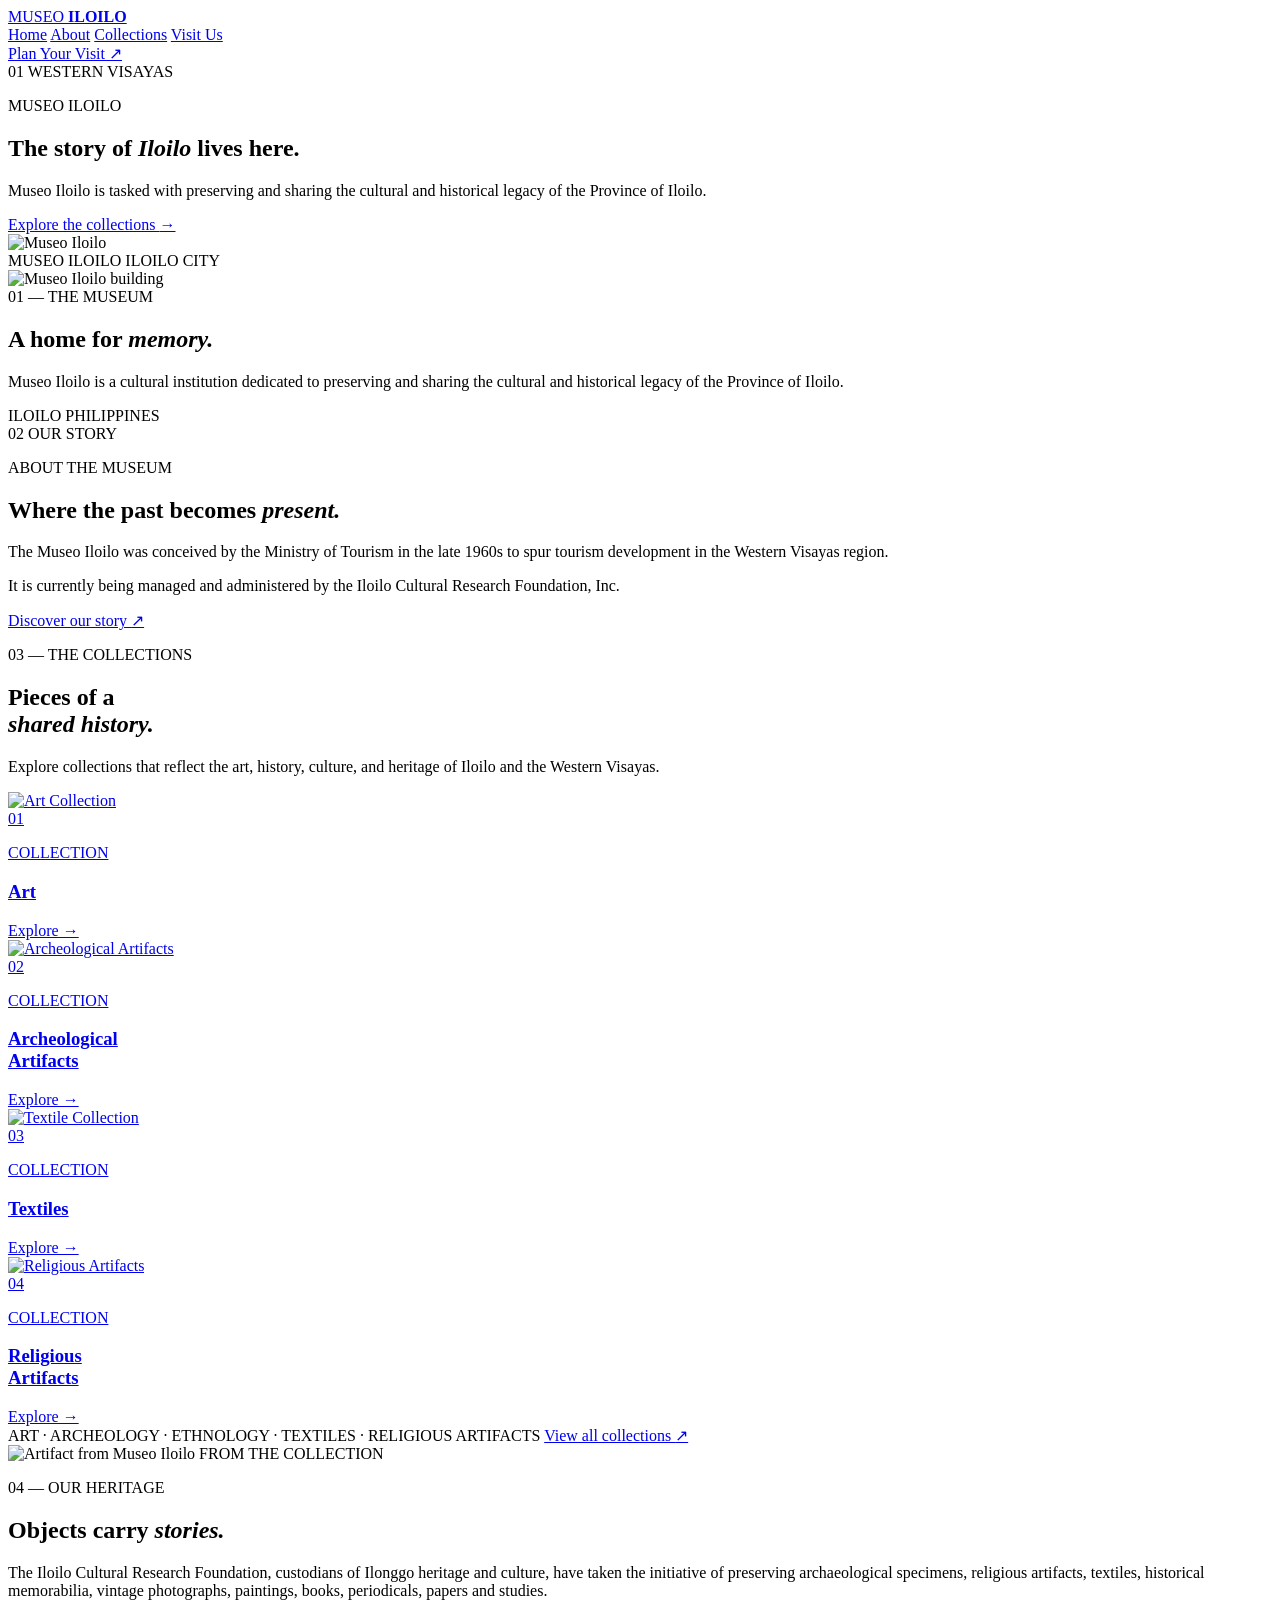
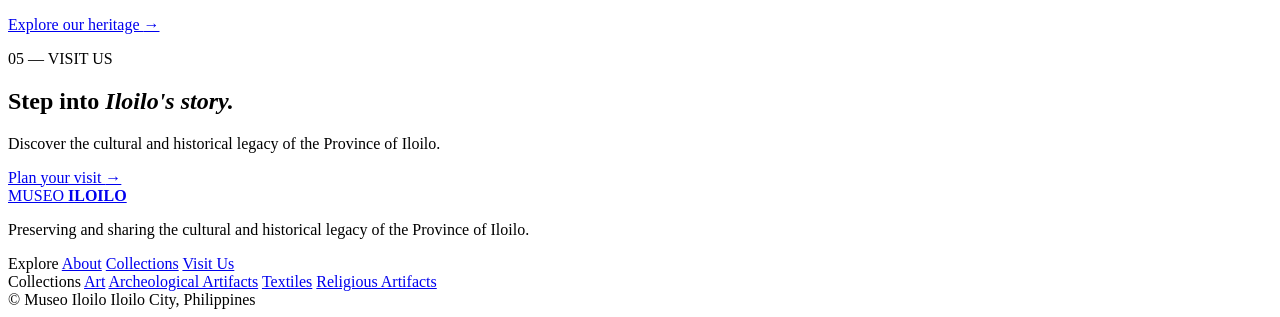
==== index.html @ ea26a712 "Add files via upload" ====
<!DOCTYPE html>
<html lang="en">
<head>
    <meta charset="UTF-8">
    <meta name="viewport" content="width=device-width, initial-scale=1.0">
    <title>Museo Iloilo</title>
    <link rel="stylesheet" href="css/style.css">
    <link rel="preconnect" href="https://fonts.googleapis.com">
    <link rel="preconnect" href="https://fonts.gstatic.com" crossorigin>
    <link href="https://fonts.googleapis.com/css2?family=DM+Sans:wght@400;500;600&family=Playfair+Display:ital,wght@0,500;0,600;1,500&display=swap" rel="stylesheet">
</head>

<body>

<header class="navbar">
    <a href="index.html" class="logo">
        <span>MUSEO</span>
        <strong>ILOILO</strong>
    </a>

    <nav class="nav-links">
        <a href="index.html" class="active">Home</a>
        <a href="about.html">About</a>
        <a href="collections.html">Collections</a>
        <a href="visit.html">Visit Us</a>
    </nav>

    <a href="visit.html" class="nav-button">
        Plan Your Visit <span>↗</span>
    </a>
</header>

<main>

    <section class="hero">

        <div class="hero-content">

            <div class="hero-index">
                <span>01</span>
                <span>WESTERN VISAYAS</span>
            </div>

            <p class="eyebrow">MUSEO ILOILO</p>

            <h1>
                The story of
                <em>Iloilo</em>
                lives here.
            </h1>

            <p class="hero-description">
                Museo Iloilo is tasked with preserving and sharing the cultural and historical legacy of the Province of Iloilo.
            </p>

            <a href="collections.html" class="primary-button">
                Explore the collections
                <span>→</span>
            </a>

        </div>

        <div class="hero-image">
            <img src="images/museoiloilo.jpg" alt="Museo Iloilo">

            <div class="hero-caption">
                <span>MUSEO ILOILO</span>
                <span>ILOILO CITY</span>
            </div>
        </div>

    </section>


    <section class="museum-backdrop">

        <div class="backdrop-image">
            <img src="images/interior.jpg" alt="Museo Iloilo building">
        </div>

        <div class="backdrop-overlay"></div>

        <div class="backdrop-content">
            <span class="backdrop-number">01 — THE MUSEUM</span>

            <h2>
                A home for
                <em>memory.</em>
            </h2>

            <p>
                Museo Iloilo is a cultural institution dedicated to preserving and sharing the cultural and historical legacy of the Province of Iloilo.
            </p>
        </div>

        <div class="backdrop-location">
            <span>ILOILO</span>
            <span>PHILIPPINES</span>
        </div>

    </section>


    <section class="intro section">

        <div class="section-marker">
            <span>02</span>
            <span>OUR STORY</span>
        </div>

        <div class="intro-content">

            <p class="eyebrow">ABOUT THE MUSEUM</p>

            <h2>
                Where the past
                becomes <em>present.</em>
            </h2>

            <div class="intro-grid">

                <p>
                    The Museo Iloilo was conceived by the Ministry of Tourism in the late 1960s to spur tourism development in the Western Visayas region.
                </p>

                <p>
                    It is currently being managed and administered by the Iloilo Cultural Research Foundation, Inc.
                </p>

            </div>

            <a href="about.html" class="text-link">
                Discover our story
                <span>↗</span>
            </a>

        </div>

    </section>


    <section class="collections section">

        <div class="section-header">

            <div>
                <p class="eyebrow">03 — THE COLLECTIONS</p>
                <h2>Pieces of a<br><em>shared history.</em></h2>
            </div>

            <p class="section-introduction">
                Explore collections that reflect the art, history, culture, and heritage of Iloilo and the Western Visayas.
            </p>

        </div>


        <div class="collection-grid">

            <a href="collections.html" class="collection-card card-large">
                <img src="images/art-collection.jpg" alt="Art Collection">
                <div class="card-shade"></div>

                <div class="card-number">01</div>

                <div class="card-content">
                    <p>COLLECTION</p>
                    <h3>Art</h3>
                    <span>Explore →</span>
                </div>
            </a>


            <a href="collections.html" class="collection-card">
                <img src="images/archeological.jpg" alt="Archeological Artifacts">
                <div class="card-shade"></div>

                <div class="card-number">02</div>

                <div class="card-content">
                    <p>COLLECTION</p>
                    <h3>Archeological<br>Artifacts</h3>
                    <span>Explore →</span>
                </div>
            </a>


            <a href="collections.html" class="collection-card">
                <img src="images/textile.jpg" alt="Textile Collection">
                <div class="card-shade"></div>

                <div class="card-number">03</div>

                <div class="card-content">
                    <p>COLLECTION</p>
                    <h3>Textiles</h3>
                    <span>Explore →</span>
                </div>
            </a>


            <a href="collections.html" class="collection-card">
                <img src="images/religious.jpg" alt="Religious Artifacts">
                <div class="card-shade"></div>

                <div class="card-number">04</div>

                <div class="card-content">
                    <p>COLLECTION</p>
                    <h3>Religious<br>Artifacts</h3>
                    <span>Explore →</span>
                </div>
            </a>

        </div>

        <div class="collection-footer">
            <span>ART · ARCHEOLOGY · ETHNOLOGY · TEXTILES · RELIGIOUS ARTIFACTS</span>

            <a href="collections.html" class="text-link">
                View all collections
                <span>↗</span>
            </a>
        </div>

    </section>


    <section class="heritage section">

        <div class="heritage-image">
            <img src="images/heritage.jpg" alt="Artifact from Museo Iloilo">
            <span>FROM THE COLLECTION</span>
        </div>

        <div class="heritage-content">

            <p class="eyebrow">04 — OUR HERITAGE</p>

            <h2>
                Objects carry
                <em>stories.</em>
            </h2>

            <p>
                The Iloilo Cultural Research Foundation, custodians of Ilonggo heritage and culture, have taken the initiative of preserving archaeological specimens, religious artifacts, textiles, historical memorabilia, vintage photographs, paintings, books, periodicals, papers and studies.
            </p>

            <a href="collections.html" class="outline-button">
                Explore our heritage
                <span>→</span>
            </a>

        </div>

    </section>


    <section class="visit-cta">

        <div class="cta-content">

            <p class="eyebrow">05 — VISIT US</p>

            <h2>
                Step into
                <em>Iloilo's story.</em>
            </h2>

            <p>
                Discover the cultural and historical legacy of the Province of Iloilo.
            </p>

            <a href="visit.html" class="primary-button light">
                Plan your visit
                <span>→</span>
            </a>

        </div>

        <div class="cta-pattern"></div>

    </section>

</main>


<footer class="footer">

    <div class="footer-main">

        <div class="footer-brand">

            <a href="index.html" class="logo">
                <span>MUSEO</span>
                <strong>ILOILO</strong>
            </a>

            <p>
                Preserving and sharing the cultural and historical legacy of the Province of Iloilo.
            </p>

        </div>


        <div class="footer-links">

            <div>
                <span class="footer-title">Explore</span>
                <a href="about.html">About</a>
                <a href="collections.html">Collections</a>
                <a href="visit.html">Visit Us</a>
            </div>

            <div>
                <span class="footer-title">Collections</span>
                <a href="collections.html">Art</a>
                <a href="collections.html">Archeological Artifacts</a>
                <a href="collections.html">Textiles</a>
                <a href="collections.html">Religious Artifacts</a>
            </div>

        </div>

    </div>


    <div class="footer-bottom">
        <span>© Museo Iloilo</span>
        <span>Iloilo City, Philippines</span>
    </div>

</footer>

</body>
</html>
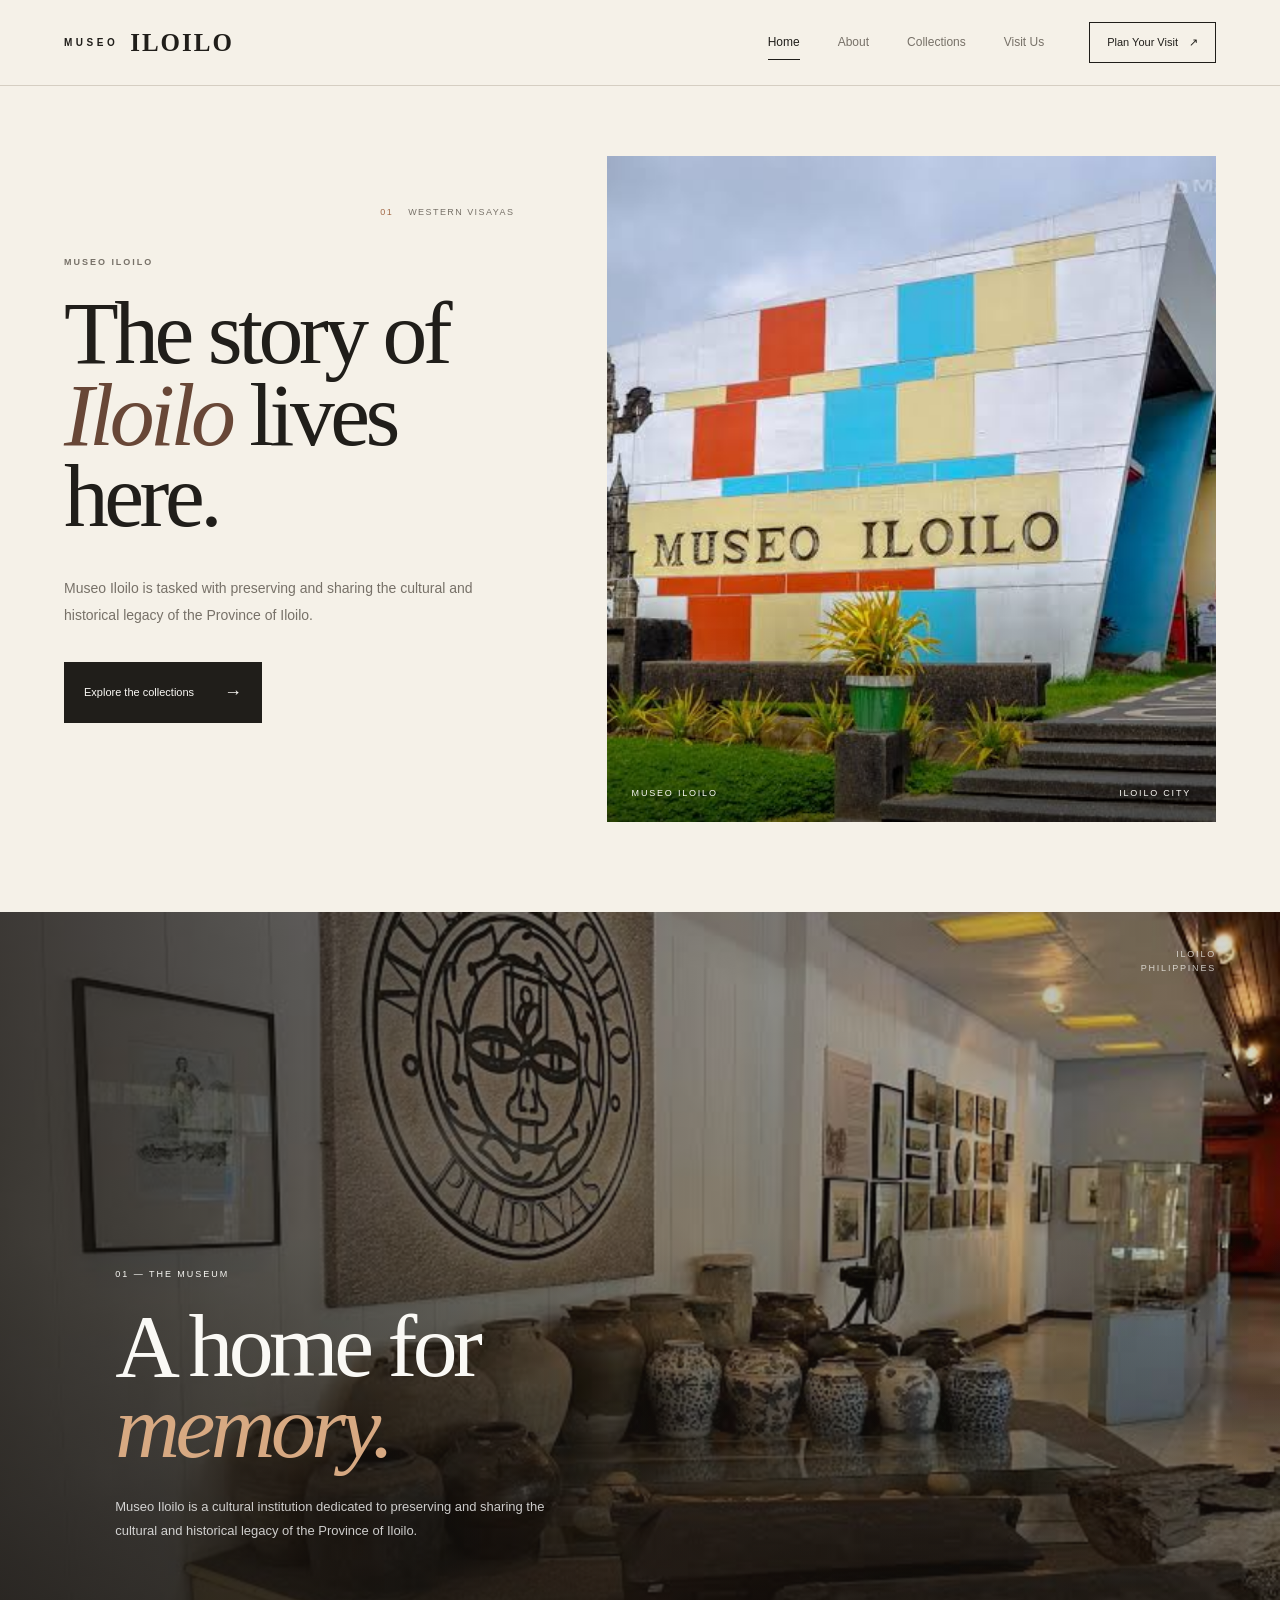
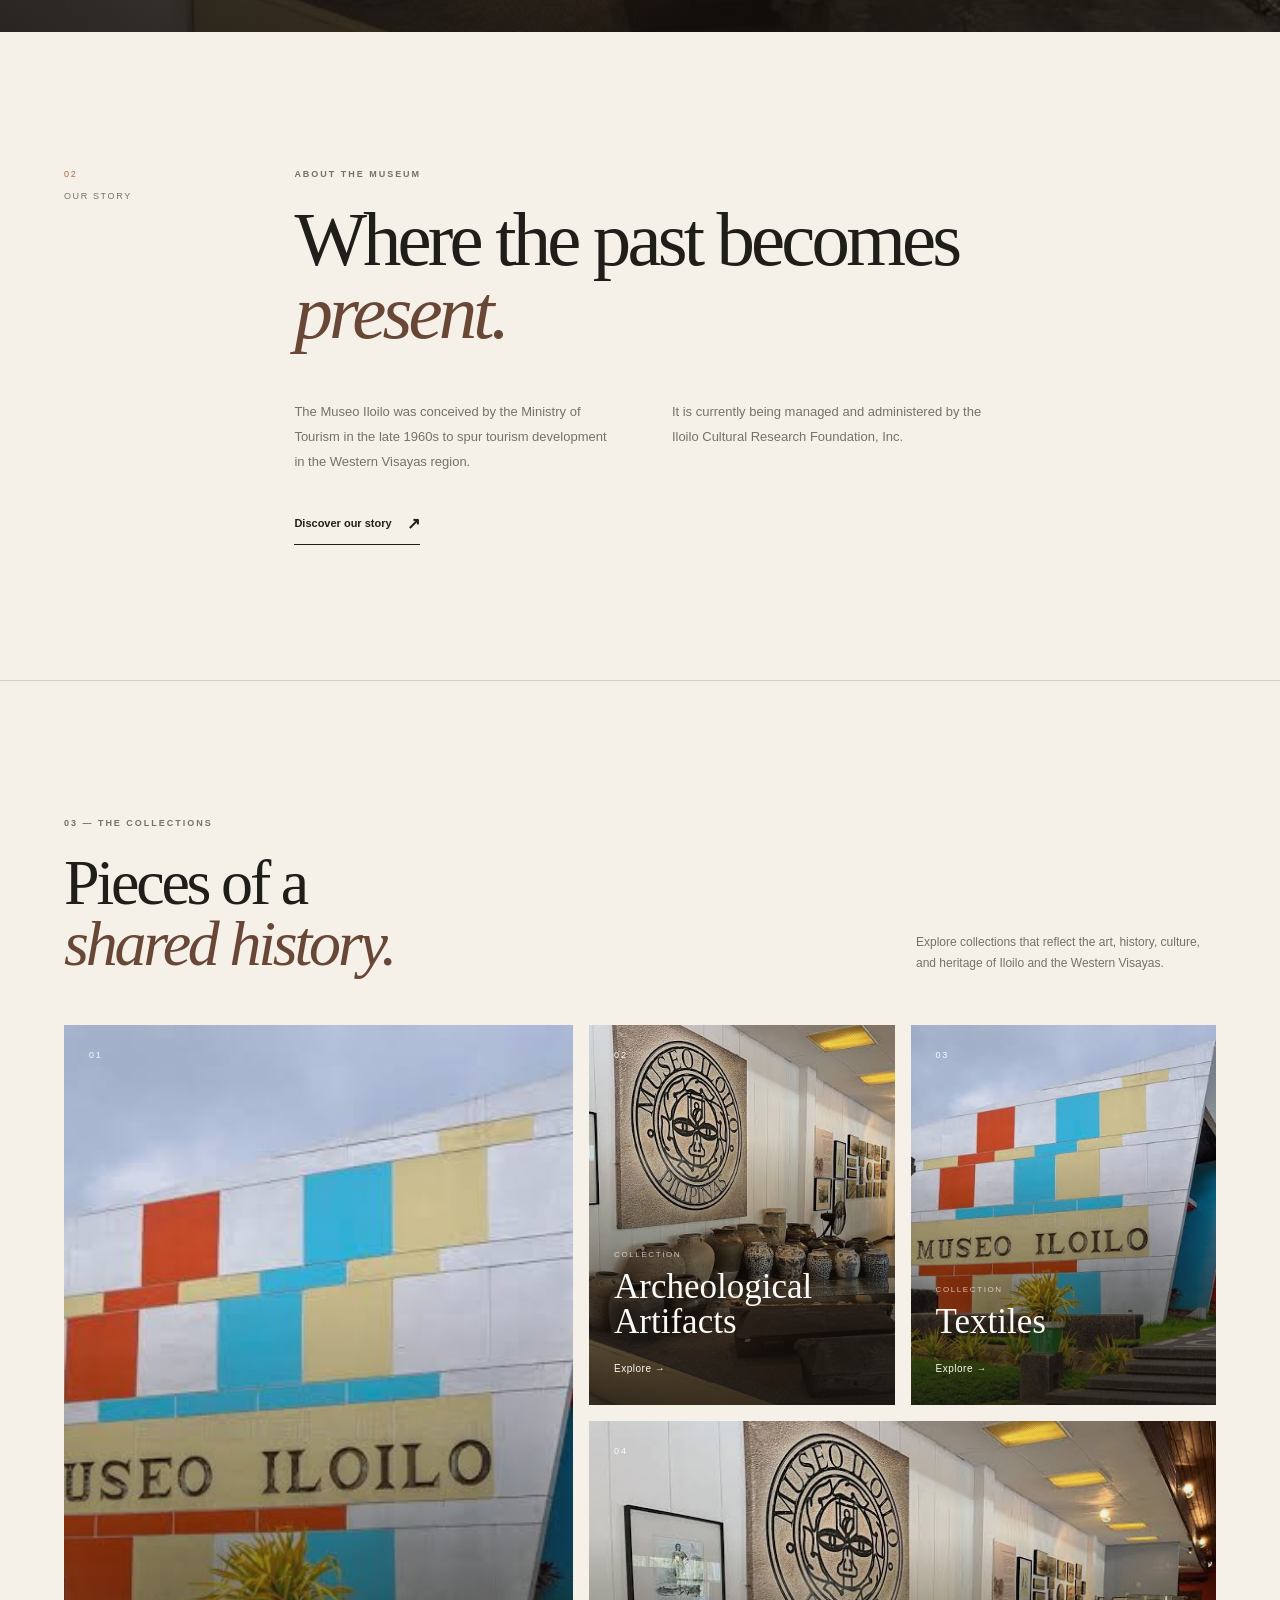
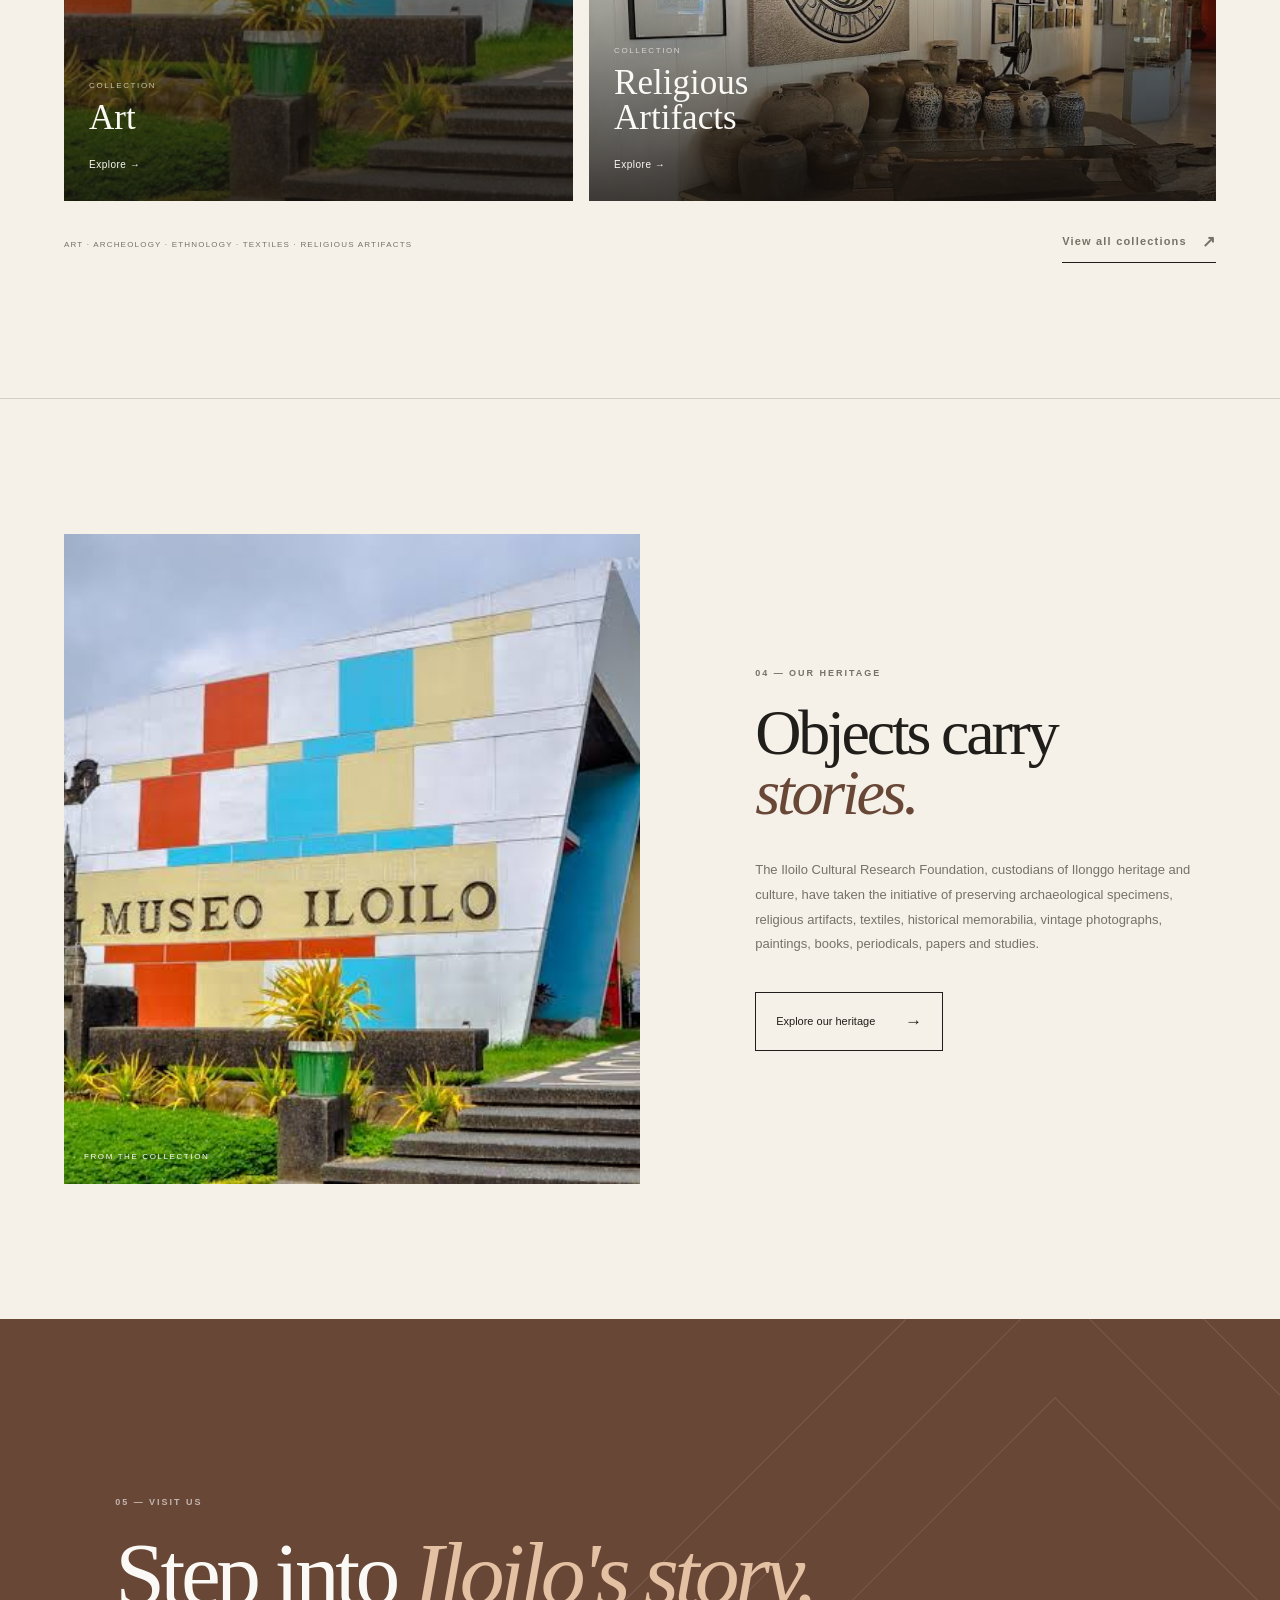
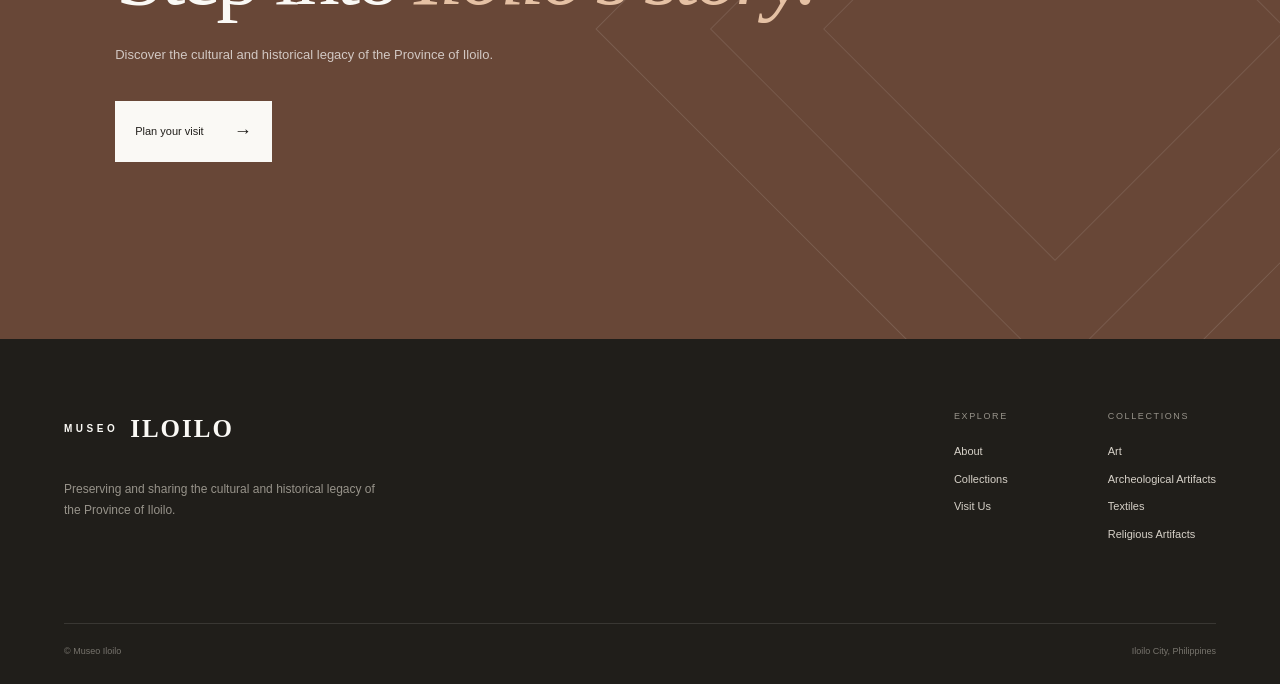
==== commit edfcc12d: "added collections html/css, added archeology and images" ====
--- a/index.html
+++ b/index.html
@@ -4,7 +4,7 @@
     <meta charset="UTF-8">
     <meta name="viewport" content="width=device-width, initial-scale=1.0">
     <title>Museo Iloilo</title>
-    <link rel="stylesheet" href="css/style.css">
+    <link rel="stylesheet" href="style.css">
     <link rel="preconnect" href="https://fonts.googleapis.com">
     <link rel="preconnect" href="https://fonts.gstatic.com" crossorigin>
     <link href="https://fonts.googleapis.com/css2?family=DM+Sans:wght@400;500;600&family=Playfair+Display:ital,wght@0,500;0,600;1,500&display=swap" rel="stylesheet">
@@ -61,7 +61,7 @@
         </div>
 
         <div class="hero-image">
-            <img src="images/museoiloilo.jpg" alt="Museo Iloilo">
+            <img src="museoiloilo.jpg" alt="Museo Iloilo">
 
             <div class="hero-caption">
                 <span>MUSEO ILOILO</span>
@@ -75,7 +75,7 @@
     <section class="museum-backdrop">
 
         <div class="backdrop-image">
-            <img src="images/interior.jpg" alt="Museo Iloilo building">
+            <img src="interior.jpg" alt="Museo Iloilo building">
         </div>
 
         <div class="backdrop-overlay"></div>
@@ -158,7 +158,7 @@
         <div class="collection-grid">
 
             <a href="collections.html" class="collection-card card-large">
-                <img src="images/art-collection.jpg" alt="Art Collection">
+                <img src="museoiloilo.jpg" alt="Art Collection">
                 <div class="card-shade"></div>
 
                 <div class="card-number">01</div>
@@ -172,7 +172,7 @@
 
 
             <a href="collections.html" class="collection-card">
-                <img src="images/archeological.jpg" alt="Archeological Artifacts">
+                <img src="interior.jpg" alt="Archeological Artifacts">
                 <div class="card-shade"></div>
 
                 <div class="card-number">02</div>
@@ -186,7 +186,7 @@
 
 
             <a href="collections.html" class="collection-card">
-                <img src="images/textile.jpg" alt="Textile Collection">
+                <img src="museoiloilo.jpg" alt="Textile Collection">
                 <div class="card-shade"></div>
 
                 <div class="card-number">03</div>
@@ -200,7 +200,7 @@
 
 
             <a href="collections.html" class="collection-card">
-                <img src="images/religious.jpg" alt="Religious Artifacts">
+                <img src="interior.jpg" alt="Religious Artifacts">
                 <div class="card-shade"></div>
 
                 <div class="card-number">04</div>
@@ -229,7 +229,7 @@
     <section class="heritage section">
 
         <div class="heritage-image">
-            <img src="images/heritage.jpg" alt="Artifact from Museo Iloilo">
+            <img src="museoiloilo.jpg" alt="Artifact from Museo Iloilo">
             <span>FROM THE COLLECTION</span>
         </div>
 
--- a/style.css
+++ b/style.css
@@ -0,0 +1,1085 @@
+:root {
+    --paper: #f5f1e8;
+    --cream: #ebe4d7;
+    --dark: #201e1a;
+    --brown: #684737;
+    --muted: #777168;
+    --line: #d5cec2;
+    --white: #faf9f5;
+    --accent: #a36a48;
+    --max-width: 1440px;
+}
+
+* {
+    margin: 0;
+    padding: 0;
+    box-sizing: border-box;
+}
+
+html {
+    scroll-behavior: smooth;
+}
+
+body {
+    background: var(--paper);
+    color: var(--dark);
+    font-family: "DM Sans", sans-serif;
+    line-height: 1.6;
+}
+
+img {
+    display: block;
+    width: 100%;
+    object-fit: cover;
+}
+
+a {
+    color: inherit;
+    text-decoration: none;
+}
+
+.navbar {
+    height: 86px;
+    padding: 0 5%;
+    display: flex;
+    align-items: center;
+    justify-content: space-between;
+    border-bottom: 1px solid var(--line);
+    background: var(--paper);
+    position: relative;
+    z-index: 10;
+}
+
+.logo {
+    display: flex;
+    align-items: center;
+    gap: 12px;
+}
+
+.logo img {
+    width: 46px;
+    height: 46px;
+    flex-shrink: 0;
+    object-fit: contain;
+}
+
+.logo-text {
+    display: flex;
+    flex-direction: column;
+    line-height: .85;
+    letter-spacing: .1em;
+}
+
+.logo span {
+    font-size: 10px;
+    letter-spacing: .35em;
+    font-weight: 600;
+}
+
+.logo strong {
+    font-family: "Playfair Display", serif;
+    font-size: 25px;
+    font-weight: 600;
+    letter-spacing: .08em;
+}
+
+.nav-links {
+    display: flex;
+    gap: 38px;
+    margin-left: auto;
+    margin-right: 45px;
+}
+
+.nav-links a {
+    color: var(--muted);
+    font-size: 12px;
+    position: relative;
+    transition: .3s ease;
+}
+
+.nav-links a::after {
+    content: "";
+    position: absolute;
+    height: 1px;
+    width: 0;
+    left: 0;
+    bottom: -8px;
+    background: var(--dark);
+    transition: .3s ease;
+}
+
+.nav-links a:hover,
+.nav-links a.active {
+    color: var(--dark);
+}
+
+.nav-links a:hover::after,
+.nav-links a.active::after {
+    width: 100%;
+}
+
+.nav-button {
+    border: 1px solid var(--dark);
+    padding: 11px 17px;
+    font-size: 11px;
+    transition: .3s ease;
+}
+
+.nav-button span {
+    margin-left: 8px;
+}
+
+.nav-button:hover {
+    background: var(--dark);
+    color: var(--white);
+}
+
+.hero {
+    max-width: var(--max-width);
+    min-height: calc(100vh - 86px);
+    margin: auto;
+    padding: 70px 5% 90px;
+    display: grid;
+    grid-template-columns: .85fr 1.15fr;
+    gap: 8%;
+    align-items: center;
+}
+
+.hero-content {
+    position: relative;
+}
+
+.hero-index {
+    position: absolute;
+    top: -50px;
+    right: 0;
+    display: flex;
+    gap: 15px;
+    color: var(--muted);
+    font-size: 9px;
+    letter-spacing: .16em;
+}
+
+.hero-index span:first-child {
+    color: var(--accent);
+}
+
+.eyebrow {
+    color: var(--muted);
+    font-size: 9px;
+    font-weight: 600;
+    letter-spacing: .22em;
+    margin-bottom: 23px;
+}
+
+.hero h1 {
+    max-width: 650px;
+    font-family: "Playfair Display", serif;
+    font-size: clamp(58px, 7vw, 104px);
+    font-weight: 500;
+    line-height: .91;
+    letter-spacing: -.05em;
+    margin-bottom: 38px;
+}
+
+.hero h1 em {
+    color: var(--brown);
+    font-style: italic;
+}
+
+.hero-description {
+    max-width: 410px;
+    color: var(--muted);
+    font-size: 14px;
+    line-height: 1.9;
+    margin-bottom: 34px;
+}
+
+.primary-button {
+    display: inline-flex;
+    align-items: center;
+    gap: 30px;
+    padding: 16px 20px;
+    background: var(--dark);
+    color: var(--white);
+    font-size: 11px;
+    transition: .3s ease;
+}
+
+.primary-button span {
+    font-size: 18px;
+    transition: .3s ease;
+}
+
+.primary-button:hover {
+    background: var(--brown);
+}
+
+.primary-button:hover span {
+    transform: translateX(5px);
+}
+
+.hero-image {
+    height: min(74vh, 720px);
+    position: relative;
+    overflow: hidden;
+}
+
+.hero-image::after {
+    content: "";
+    position: absolute;
+    inset: 0;
+    background: linear-gradient(
+        180deg,
+        rgba(0,0,0,0) 60%,
+        rgba(0,0,0,.55)
+    );
+}
+
+.hero-image img {
+    height: 100%;
+    transition: transform .8s ease;
+}
+
+.hero-image:hover img {
+    transform: scale(1.025);
+}
+
+.hero-caption {
+    position: absolute;
+    bottom: 22px;
+    left: 25px;
+    right: 25px;
+    z-index: 2;
+    display: flex;
+    justify-content: space-between;
+    color: var(--white);
+    font-size: 9px;
+    letter-spacing: .2em;
+}
+
+.museum-backdrop {
+    height: 720px;
+    position: relative;
+    overflow: hidden;
+    color: var(--white);
+}
+
+.backdrop-image,
+.backdrop-overlay {
+    position: absolute;
+    inset: 0;
+}
+
+.backdrop-image img {
+    width: 100%;
+    height: 100%;
+    object-fit: cover;
+}
+
+.backdrop-overlay {
+    background:
+        linear-gradient(90deg, rgba(22,18,14,.8), rgba(22,18,14,.15)),
+        linear-gradient(0deg, rgba(22,18,14,.55), transparent 55%);
+}
+
+.backdrop-content {
+    position: absolute;
+    left: 9%;
+    bottom: 90px;
+    max-width: 650px;
+}
+
+.backdrop-number {
+    display: block;
+    margin-bottom: 25px;
+    font-size: 9px;
+    letter-spacing: .22em;
+}
+
+.backdrop-content h2 {
+    font-family: "Playfair Display", serif;
+    font-size: clamp(55px, 7vw, 100px);
+    font-weight: 500;
+    line-height: .9;
+    letter-spacing: -.05em;
+    margin-bottom: 28px;
+}
+
+.backdrop-content h2 em {
+    color: #d7a982;
+    font-style: italic;
+}
+
+.backdrop-content p {
+    max-width: 470px;
+    color: rgba(255,255,255,.78);
+    font-size: 13px;
+    line-height: 1.8;
+}
+
+.backdrop-location {
+    position: absolute;
+    top: 35px;
+    right: 5%;
+    display: flex;
+    flex-direction: column;
+    align-items: flex-end;
+    font-size: 9px;
+    letter-spacing: .2em;
+    opacity: .75;
+}
+
+.section {
+    max-width: var(--max-width);
+    margin: auto;
+    padding: 135px 5%;
+}
+
+.intro {
+    display: grid;
+    grid-template-columns: .25fr 1fr;
+    border-bottom: 1px solid var(--line);
+}
+
+.section-marker {
+    display: flex;
+    flex-direction: column;
+    gap: 8px;
+    color: var(--muted);
+    font-size: 9px;
+    letter-spacing: .18em;
+}
+
+.section-marker span:first-child {
+    color: var(--accent);
+}
+
+.intro-content {
+    max-width: 950px;
+}
+
+.intro h2 {
+    max-width: 850px;
+    font-family: "Playfair Display", serif;
+    font-size: clamp(50px, 6vw, 82px);
+    font-weight: 500;
+    line-height: .95;
+    letter-spacing: -.05em;
+    margin-bottom: 50px;
+}
+
+.intro h2 em {
+    color: var(--brown);
+    font-style: italic;
+}
+
+.intro-grid {
+    display: grid;
+    grid-template-columns: 1fr 1fr;
+    gap: 55px;
+    max-width: 700px;
+    color: var(--muted);
+    font-size: 13px;
+    line-height: 1.9;
+    margin-bottom: 35px;
+}
+
+.text-link {
+    display: inline-flex;
+    align-items: center;
+    gap: 15px;
+    padding-bottom: 7px;
+    border-bottom: 1px solid var(--dark);
+    font-size: 11px;
+    font-weight: 600;
+}
+
+.text-link span {
+    font-size: 16px;
+    transition: .3s ease;
+}
+
+.text-link:hover span {
+    transform: translate(4px,-3px);
+}
+
+.collections {
+    background: var(--paper);
+}
+
+.section-header {
+    display: flex;
+    align-items: end;
+    justify-content: space-between;
+    gap: 50px;
+    margin-bottom: 50px;
+}
+
+.section-header h2 {
+    font-family: "Playfair Display", serif;
+    font-size: clamp(48px, 5vw, 70px);
+    font-weight: 500;
+    line-height: .95;
+    letter-spacing: -.05em;
+}
+
+.section-header h2 em {
+    color: var(--brown);
+    font-style: italic;
+}
+
+.section-introduction {
+    max-width: 300px;
+    color: var(--muted);
+    font-size: 12px;
+    line-height: 1.8;
+}
+
+.collection-grid {
+    display: grid;
+    grid-template-columns: 1.25fr .75fr .75fr;
+    grid-template-rows: 380px 380px;
+    gap: 16px;
+}
+
+/* 4th card (Religious) sits wide under the two small ones */
+.collection-grid .collection-card:nth-child(4) {
+    grid-column: span 2;
+}
+
+.collection-card {
+    position: relative;
+    background: var(--brown);
+    overflow: hidden;
+    color: var(--white);
+}
+
+.card-large {
+    grid-row: span 2;
+}
+
+.collection-card img {
+    position: absolute;
+    inset: 0;
+    height: 100%;
+    transition: transform .8s ease;
+}
+
+.collection-card:hover img {
+    transform: scale(1.04);
+}
+
+.card-shade {
+    position: absolute;
+    inset: 0;
+    background: linear-gradient(
+        to top,
+        rgba(24,19,15,.82),
+        rgba(24,19,15,.05) 70%
+    );
+}
+
+.card-number {
+    position: absolute;
+    top: 23px;
+    left: 25px;
+    font-size: 9px;
+    letter-spacing: .2em;
+}
+
+.card-content {
+    position: absolute;
+    left: 25px;
+    bottom: 25px;
+}
+
+.card-content p {
+    font-size: 8px;
+    letter-spacing: .2em;
+    margin-bottom: 8px;
+    opacity: .7;
+}
+
+.card-content h3 {
+    font-family: "Playfair Display", serif;
+    font-size: 35px;
+    font-weight: 500;
+    line-height: 1;
+    margin-bottom: 15px;
+}
+
+.card-content span {
+    font-size: 10px;
+    letter-spacing: .05em;
+}
+
+.collection-footer {
+    display: flex;
+    justify-content: space-between;
+    align-items: center;
+    padding-top: 28px;
+    color: var(--muted);
+    font-size: 8px;
+    letter-spacing: .15em;
+}
+
+.heritage {
+    display: grid;
+    grid-template-columns: 1fr .8fr;
+    gap: 10%;
+    align-items: center;
+    border-top: 1px solid var(--line);
+}
+
+.heritage-image {
+    height: 650px;
+    position: relative;
+    overflow: hidden;
+}
+
+.heritage-image img {
+    height: 100%;
+}
+
+.heritage-image span {
+    position: absolute;
+    bottom: 20px;
+    left: 20px;
+    color: var(--white);
+    font-size: 8px;
+    letter-spacing: .2em;
+}
+
+.heritage-content {
+    max-width: 500px;
+}
+
+.heritage h2 {
+    font-family: "Playfair Display", serif;
+    font-size: clamp(52px, 5vw, 78px);
+    font-weight: 500;
+    line-height: .94;
+    letter-spacing: -.05em;
+    margin-bottom: 35px;
+}
+
+.heritage h2 em {
+    color: var(--brown);
+    font-style: italic;
+}
+
+.heritage-content > p:not(.eyebrow) {
+    color: var(--muted);
+    font-size: 13px;
+    line-height: 1.9;
+    margin-bottom: 35px;
+}
+
+.outline-button {
+    display: inline-flex;
+    align-items: center;
+    gap: 30px;
+    border: 1px solid var(--dark);
+    padding: 15px 20px;
+    font-size: 11px;
+    transition: .3s ease;
+}
+
+.outline-button:hover {
+    background: var(--dark);
+    color: var(--white);
+}
+
+.outline-button span {
+    font-size: 17px;
+}
+
+.visit-cta {
+    min-height: 620px;
+    position: relative;
+    overflow: hidden;
+    display: flex;
+    align-items: center;
+    padding: 100px 9%;
+    background: var(--brown);
+    color: var(--white);
+}
+
+.cta-content {
+    position: relative;
+    z-index: 2;
+    max-width: 750px;
+}
+
+.cta-content .eyebrow {
+    color: rgba(255,255,255,.6);
+}
+
+.visit-cta h2 {
+    font-family: "Playfair Display", serif;
+    font-size: clamp(58px, 7vw, 100px);
+    font-weight: 500;
+    line-height: .92;
+    letter-spacing: -.05em;
+    margin-bottom: 30px;
+}
+
+.visit-cta h2 em {
+    color: #e5c1a4;
+    font-style: italic;
+}
+
+.visit-cta p:not(.eyebrow) {
+    max-width: 400px;
+    color: rgba(255,255,255,.7);
+    font-size: 13px;
+    margin-bottom: 35px;
+}
+
+.primary-button.light {
+    background: var(--white);
+    color: var(--dark);
+}
+
+.primary-button.light:hover {
+    background: var(--dark);
+    color: var(--white);
+}
+
+.cta-pattern {
+    position: absolute;
+    width: 650px;
+    height: 650px;
+    right: -100px;
+    top: 50%;
+    transform: translateY(-50%) rotate(45deg);
+    border: 1px solid rgba(255,255,255,.12);
+}
+
+.cta-pattern::before,
+.cta-pattern::after {
+    content: "";
+    position: absolute;
+    inset: 80px;
+    border: 1px solid rgba(255,255,255,.1);
+}
+
+.cta-pattern::after {
+    inset: 160px;
+}
+
+.footer {
+    background: var(--dark);
+    color: var(--white);
+    padding: 70px 5% 25px;
+}
+
+.footer-main {
+    max-width: var(--max-width);
+    margin: auto;
+    display: flex;
+    justify-content: space-between;
+    gap: 80px;
+    padding-bottom: 80px;
+}
+
+.footer-brand {
+    max-width: 330px;
+}
+
+.footer-brand .logo {
+    margin-bottom: 30px;
+}
+
+.footer-brand p {
+    color: #97938a;
+    font-size: 12px;
+    line-height: 1.8;
+}
+
+.footer-links {
+    display: flex;
+    gap: 100px;
+}
+
+.footer-links > div {
+    display: flex;
+    flex-direction: column;
+    gap: 10px;
+}
+
+.footer-title {
+    color: #97938a;
+    font-size: 9px;
+    letter-spacing: .18em;
+    text-transform: uppercase;
+    margin-bottom: 10px;
+}
+
+.footer-links a {
+    color: #d6d1c8;
+    font-size: 11px;
+    transition: .3s ease;
+}
+
+.footer-links a:hover {
+    color: var(--white);
+}
+
+.footer-bottom {
+    max-width: var(--max-width);
+    margin: auto;
+    padding-top: 20px;
+    border-top: 1px solid #393733;
+    display: flex;
+    justify-content: space-between;
+    color: #77746d;
+    font-size: 9px;
+}
+
+@media (max-width: 900px) {
+
+    .nav-links {
+        gap: 20px;
+        margin-right: 20px;
+    }
+
+    .nav-button {
+        display: none;
+    }
+
+    .hero {
+        grid-template-columns: 1fr;
+        padding-top: 80px;
+    }
+
+    .hero-image {
+        height: 600px;
+    }
+
+    .museum-backdrop {
+        height: 620px;
+    }
+
+    .intro {
+        grid-template-columns: 1fr;
+        gap: 40px;
+    }
+
+    .collection-grid {
+        grid-template-columns: 1fr 1fr;
+        grid-template-rows: 420px 320px 320px;
+    }
+
+    .card-large {
+        grid-column: 1 / -1;
+        grid-row: auto;
+    }
+
+    .collection-grid .collection-card:nth-child(4) {
+        grid-column: 1 / -1;
+    }
+
+    .heritage {
+        grid-template-columns: 1fr;
+        gap: 60px;
+    }
+
+    .heritage-image {
+        height: 550px;
+    }
+
+    .footer-main {
+        flex-direction: column;
+    }
+}
+
+@media (max-width: 650px) {
+
+    .navbar {
+        height: 75px;
+    }
+
+    .nav-links {
+        display: none;
+    }
+
+    .hero {
+        padding: 60px 6%;
+    }
+
+    .hero h1 {
+        font-size: 58px;
+    }
+
+    .hero-image {
+        height: 470px;
+    }
+
+    .hero-index {
+        display: none;
+    }
+
+    .museum-backdrop {
+        height: 600px;
+    }
+
+    .backdrop-content {
+        left: 6%;
+        right: 6%;
+        bottom: 60px;
+    }
+
+    .backdrop-content h2 {
+        font-size: 58px;
+    }
+
+    .backdrop-location {
+        right: 6%;
+    }
+
+    .section {
+        padding: 90px 6%;
+    }
+
+    .intro h2 {
+        font-size: 50px;
+    }
+
+    .intro-grid {
+        grid-template-columns: 1fr;
+        gap: 20px;
+    }
+
+    .section-header {
+        flex-direction: column;
+        align-items: flex-start;
+    }
+
+    .section-header h2 {
+        font-size: 50px;
+    }
+
+    .collection-grid {
+        display: grid;
+        grid-template-columns: 1fr;
+        grid-template-rows: auto;
+    }
+
+    .collection-card,
+    .card-large,
+    .collection-grid .collection-card:nth-child(4) {
+        min-height: 450px;
+        grid-row: auto;
+        grid-column: auto;
+    }
+
+    .collection-footer {
+        flex-direction: column;
+        align-items: flex-start;
+        gap: 25px;
+    }
+
+    .heritage-image {
+        height: 420px;
+    }
+
+    .heritage h2 {
+        font-size: 55px;
+    }
+
+    .visit-cta {
+        min-height: 570px;
+        padding: 80px 6%;
+    }
+
+    .visit-cta h2 {
+        font-size: 60px;
+    }
+
+    .cta-pattern {
+        width: 450px;
+        height: 450px;
+        right: -220px;
+    }
+
+    .footer {
+        padding: 60px 6% 25px;
+    }
+
+    .footer-links {
+        gap: 55px;
+    }
+
+    .footer-bottom {
+        flex-direction: column;
+        gap: 8px;
+    }
+}
+
+.page-hero {
+    min-height: auto;
+    padding-top: 80px;
+    padding-bottom: 100px;
+}
+
+.page-hero .hero-image {
+    height: 480px;
+}
+
+.intro-grid p:last-child:nth-child(odd) {
+    grid-column: 1 / -1;
+}
+
+.intro.no-border {
+    border-bottom: none;
+}
+
+@media (max-width: 900px) {
+    .page-hero .hero-image {
+        height: 420px;
+    }
+}
+
+@media (max-width: 650px) {
+    .page-hero {
+        padding-bottom: 70px;
+    }
+
+    .page-hero .hero-image {
+        height: 340px;
+    }
+}
+
+.collection-hero {
+    max-width: var(--max-width);
+    margin: auto;
+    padding: 110px 5% 80px;
+    display: grid;
+    grid-template-columns: 1fr .55fr;
+    gap: 8%;
+    align-items: end;
+    border-bottom: 1px solid var(--line);
+}
+
+.collection-hero h1 {
+    font-family: "Playfair Display", serif;
+    font-size: clamp(58px, 7vw, 104px);
+    font-weight: 500;
+    line-height: .91;
+    letter-spacing: -.05em;
+}
+
+.collection-hero h1 em {
+    color: var(--brown);
+    font-style: italic;
+}
+
+.collection-hero > p {
+    max-width: 420px;
+    color: var(--muted);
+    font-size: 14px;
+    line-height: 1.9;
+    padding-bottom: 8px;
+}
+
+.collection-hero > p em {
+    font-style: italic;
+}
+
+.collection-list-section {
+    max-width: var(--max-width);
+    margin: auto;
+    padding: 70px 5% 110px;
+}
+
+.collection-list {
+    display: grid;
+    grid-template-columns: repeat(3, 1fr);
+    grid-auto-rows: 440px;
+    gap: 16px;
+}
+
+.facts {
+    max-width: var(--max-width);
+    margin: auto;
+    padding: 0 5%;
+    display: grid;
+    grid-template-columns: repeat(3, 1fr);
+    border-bottom: 1px solid var(--line);
+}
+
+.facts > div {
+    padding: 50px 0;
+    display: flex;
+    flex-direction: column;
+    gap: 10px;
+}
+
+.facts > div + div {
+    padding-left: 40px;
+    border-left: 1px solid var(--line);
+}
+
+.facts strong {
+    font-family: "Playfair Display", serif;
+    font-size: clamp(30px, 3.4vw, 46px);
+    font-weight: 500;
+    letter-spacing: -.03em;
+    line-height: 1;
+    color: var(--brown);
+}
+
+.facts span {
+    color: var(--muted);
+    font-size: 9px;
+    letter-spacing: .2em;
+}
+
+@media (max-width: 900px) {
+    .collection-hero {
+        grid-template-columns: 1fr;
+        gap: 30px;
+        padding-top: 80px;
+    }
+
+    .collection-list {
+        grid-template-columns: 1fr 1fr;
+    }
+
+}
+
+@media (max-width: 650px) {
+    .collection-hero {
+        padding: 60px 6% 50px;
+    }
+
+    .collection-hero h1 {
+        font-size: 58px;
+    }
+
+    .collection-list {
+        grid-template-columns: 1fr;
+        grid-auto-rows: 400px;
+    }
+
+    .collection-list-section {
+        padding-left: 6%;
+        padding-right: 6%;
+    }
+
+    .facts {
+        grid-template-columns: 1fr;
+    }
+
+    .facts > div + div {
+        padding-left: 0;
+        border-left: none;
+        border-top: 1px solid var(--line);
+    }
+}
+
+.collection-grid .collection-card:nth-child(4) img {
+    object-position: 50% 8%;
+}
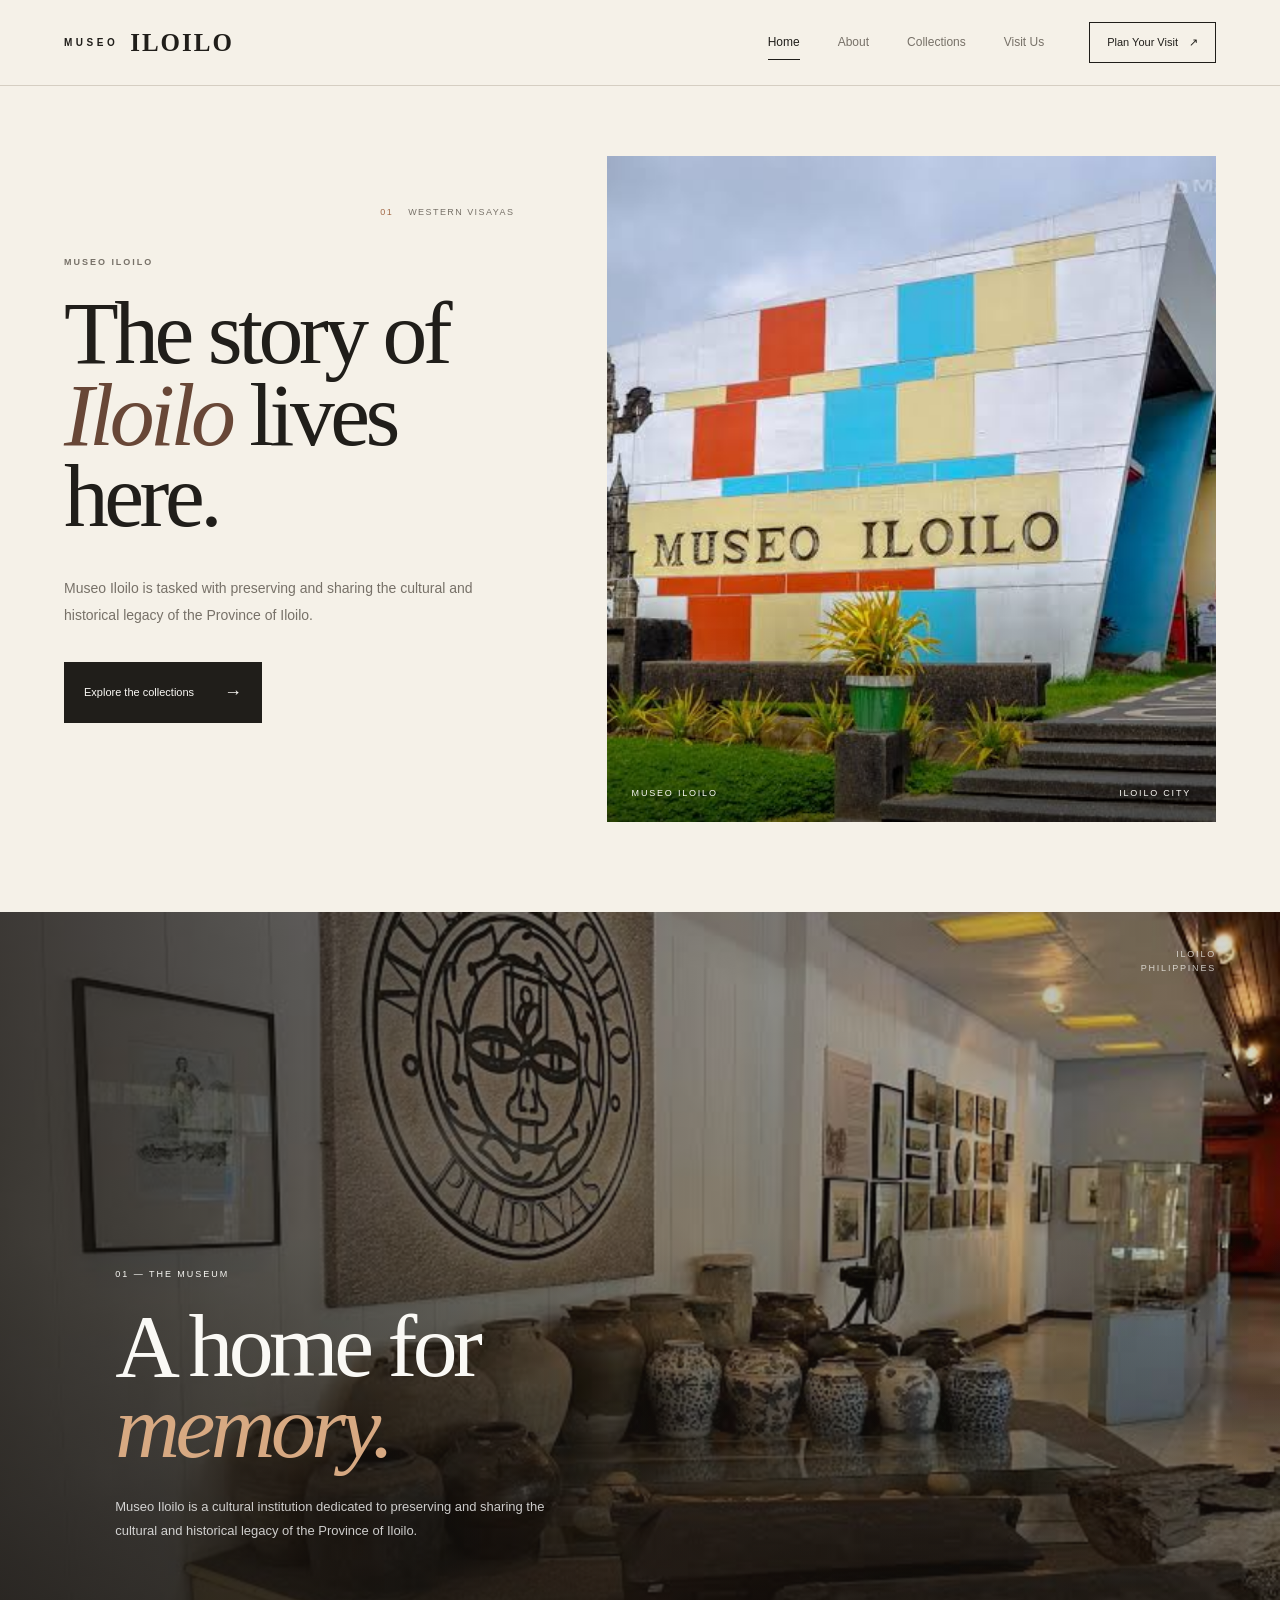
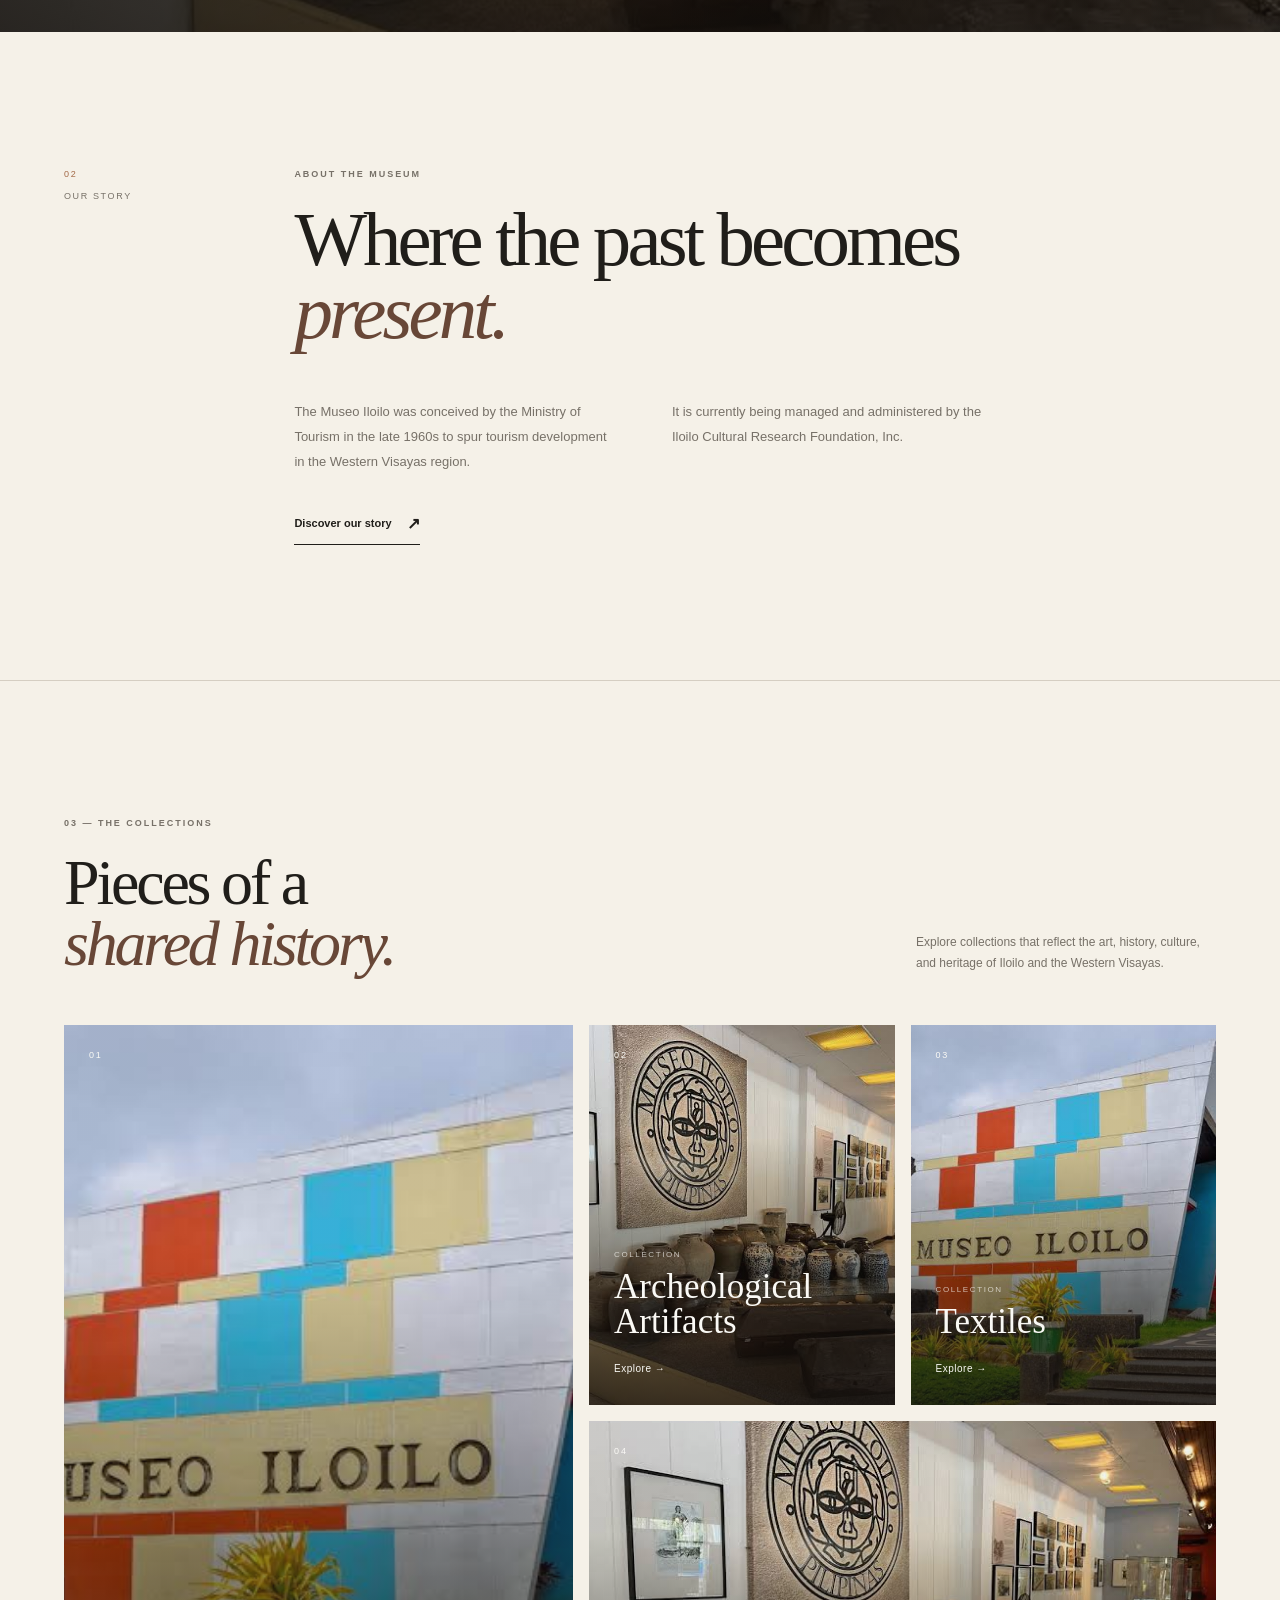
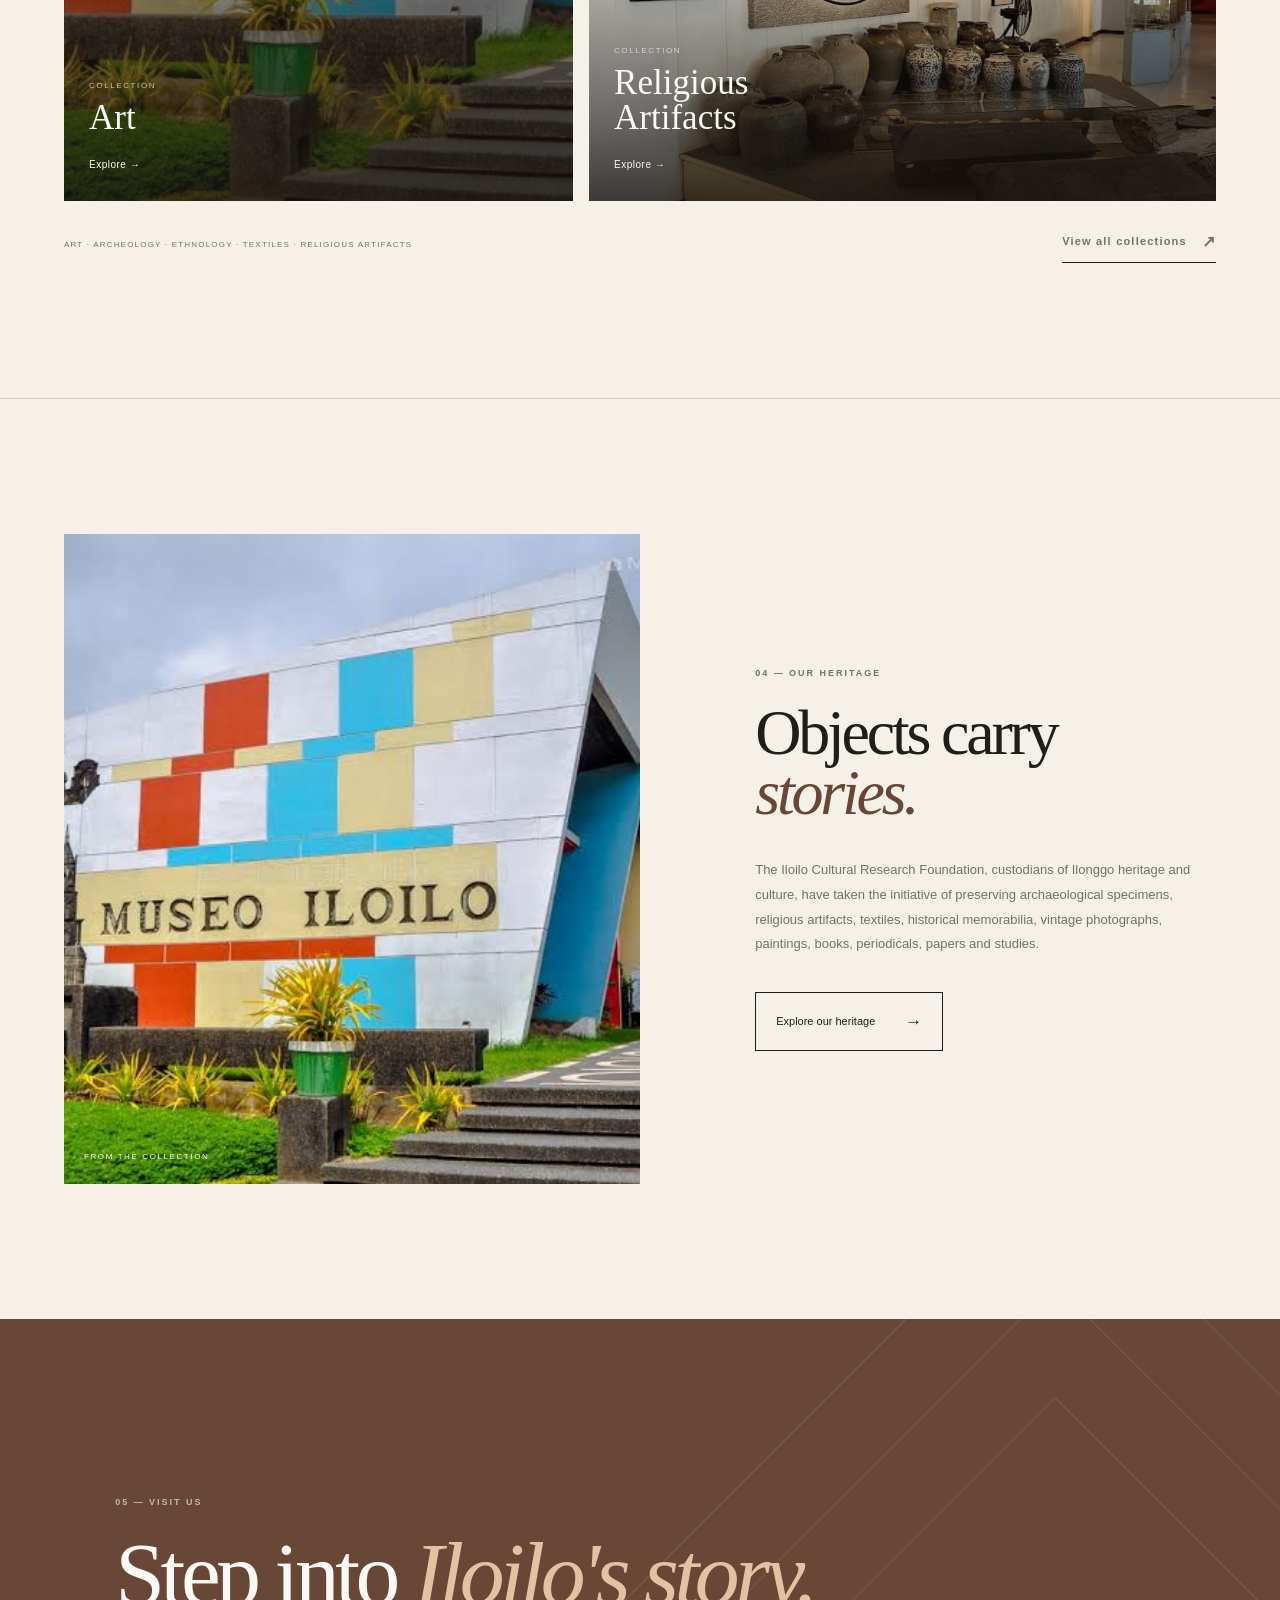
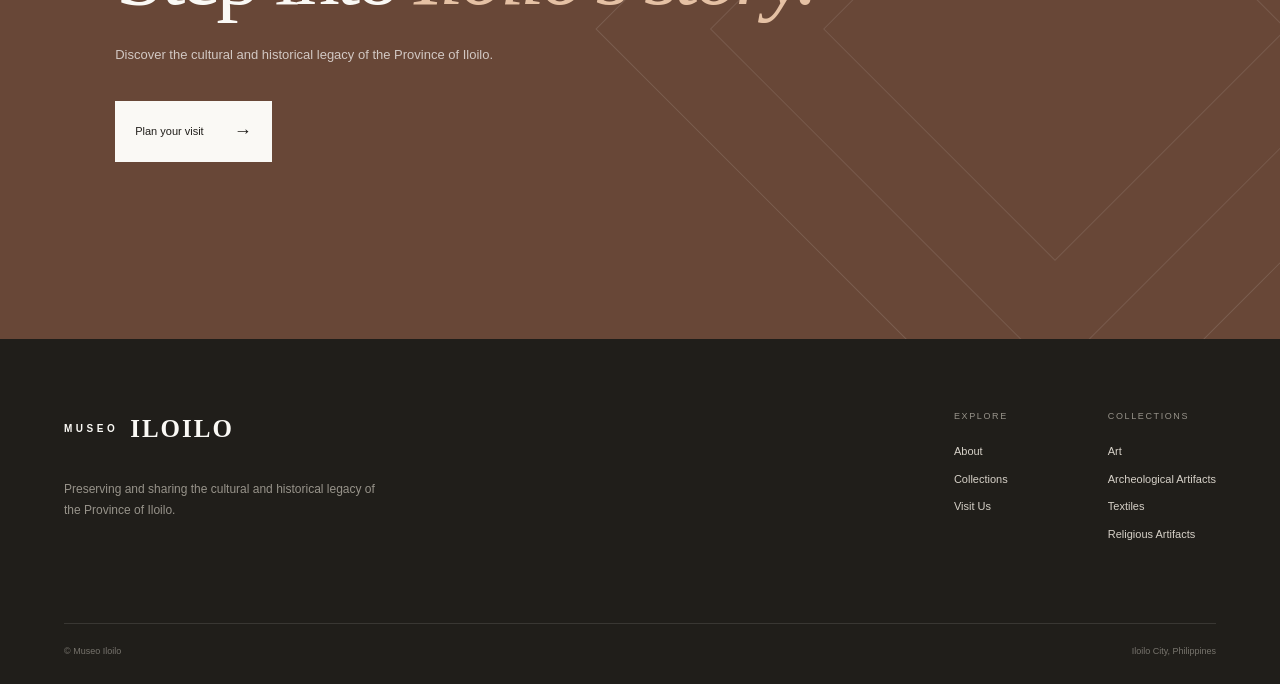
==== commit faa1c623: "finished all of collections and visit(may be modified later on)" ====
--- a/index.html
+++ b/index.html
@@ -61,7 +61,7 @@
         </div>
 
         <div class="hero-image">
-            <img src="museoiloilo.jpg" alt="Museo Iloilo">
+            <img src="images/museoiloilo.jpg" alt="Museo Iloilo">
 
             <div class="hero-caption">
                 <span>MUSEO ILOILO</span>
@@ -75,7 +75,7 @@
     <section class="museum-backdrop">
 
         <div class="backdrop-image">
-            <img src="interior.jpg" alt="Museo Iloilo building">
+            <img src="images/interior.jpg" alt="Museo Iloilo building">
         </div>
 
         <div class="backdrop-overlay"></div>
@@ -158,7 +158,7 @@
         <div class="collection-grid">
 
             <a href="collections.html" class="collection-card card-large">
-                <img src="museoiloilo.jpg" alt="Art Collection">
+                <img src="images/museoiloilo.jpg" alt="Art Collection">
                 <div class="card-shade"></div>
 
                 <div class="card-number">01</div>
@@ -172,7 +172,7 @@
 
 
             <a href="collections.html" class="collection-card">
-                <img src="interior.jpg" alt="Archeological Artifacts">
+                <img src="images/interior.jpg" alt="Archeological Artifacts">
                 <div class="card-shade"></div>
 
                 <div class="card-number">02</div>
@@ -186,7 +186,7 @@
 
 
             <a href="collections.html" class="collection-card">
-                <img src="museoiloilo.jpg" alt="Textile Collection">
+                <img src="images/museoiloilo.jpg" alt="Textile Collection">
                 <div class="card-shade"></div>
 
                 <div class="card-number">03</div>
@@ -200,7 +200,7 @@
 
 
             <a href="collections.html" class="collection-card">
-                <img src="interior.jpg" alt="Religious Artifacts">
+                <img src="images/interior.jpg" alt="Religious Artifacts">
                 <div class="card-shade"></div>
 
                 <div class="card-number">04</div>
@@ -229,7 +229,7 @@
     <section class="heritage section">
 
         <div class="heritage-image">
-            <img src="museoiloilo.jpg" alt="Artifact from Museo Iloilo">
+            <img src="images/museoiloilo.jpg" alt="Artifact from Museo Iloilo">
             <span>FROM THE COLLECTION</span>
         </div>
 
--- a/style.css
+++ b/style.css
@@ -258,6 +258,7 @@
     letter-spacing: .2em;
 }
 
+
 .museum-backdrop {
     height: 720px;
     position: relative;
@@ -329,6 +330,7 @@
     letter-spacing: .2em;
     opacity: .75;
 }
+
 
 .section {
     max-width: var(--max-width);
@@ -404,6 +406,7 @@
     transform: translate(4px,-3px);
 }
 
+
 .collections {
     background: var(--paper);
 }
@@ -523,6 +526,7 @@
     font-size: 8px;
     letter-spacing: .15em;
 }
+
 
 .heritage {
     display: grid;
@@ -595,6 +599,7 @@
     font-size: 17px;
 }
 
+
 .visit-cta {
     min-height: 620px;
     position: relative;
@@ -669,6 +674,7 @@
     inset: 160px;
 }
 
+
 .footer {
     background: var(--dark);
     color: var(--white);
@@ -738,6 +744,7 @@
     font-size: 9px;
 }
 
+
 @media (max-width: 900px) {
 
     .nav-links {
@@ -794,6 +801,7 @@
         flex-direction: column;
     }
 }
+
 
 @media (max-width: 650px) {
 
@@ -1001,6 +1009,61 @@
     gap: 16px;
 }
 
+.gallery {
+    max-width: var(--max-width);
+    margin: auto;
+    padding: 70px 5% 60px;
+}
+
+.gallery-grid {
+    display: grid;
+    grid-template-columns: repeat(3, 1fr);
+    gap: 16px 16px;
+    align-items: start;
+}
+
+.gallery figure {
+    margin-bottom: 20px;
+}
+
+.gallery-image {
+    overflow: hidden;
+    background: var(--cream);
+}
+
+.gallery-image img {
+    height: auto;
+    transition: transform .8s ease;
+}
+
+.gallery figure:hover img {
+    transform: scale(1.03);
+}
+
+.gallery figcaption {
+    display: flex;
+    justify-content: space-between;
+    padding-top: 12px;
+    color: var(--muted);
+    font-size: 9px;
+    letter-spacing: .18em;
+}
+
+.gallery figcaption span:last-child {
+    color: var(--accent);
+}
+
+.collection-nav {
+    max-width: var(--max-width);
+    margin: auto;
+    padding: 40px 5% 90px;
+    display: flex;
+    justify-content: space-between;
+    align-items: center;
+    gap: 30px;
+    border-top: 1px solid var(--line);
+}
+
 .facts {
     max-width: var(--max-width);
     margin: auto;
@@ -1048,6 +1111,23 @@
         grid-template-columns: 1fr 1fr;
     }
 
+    .gallery-grid {
+        grid-template-columns: 1fr 1fr;
+    }
+
+    .digi {
+        grid-template-columns: 1fr;
+        gap: 50px;
+    }
+
+    .digi-figure {
+        position: static;
+    }
+
+    .info-row {
+        grid-template-columns: 1fr;
+        gap: 25px;
+    }
 }
 
 @media (max-width: 650px) {
@@ -1064,9 +1144,20 @@
         grid-auto-rows: 400px;
     }
 
-    .collection-list-section {
+    .collection-list-section,
+    .gallery,
+    .collection-nav {
         padding-left: 6%;
         padding-right: 6%;
+    }
+
+    .gallery-grid {
+        grid-template-columns: 1fr;
+    }
+
+    .collection-nav {
+        flex-direction: column;
+        align-items: flex-start;
     }
 
     .facts {
@@ -1078,8 +1169,11 @@
         border-left: none;
         border-top: 1px solid var(--line);
     }
-}
-
-.collection-grid .collection-card:nth-child(4) img {
-    object-position: 50% 8%;
-}
+
+    .fee-list,
+    .contact-grid {
+        gap: 40px;
+    }
+}
+
+
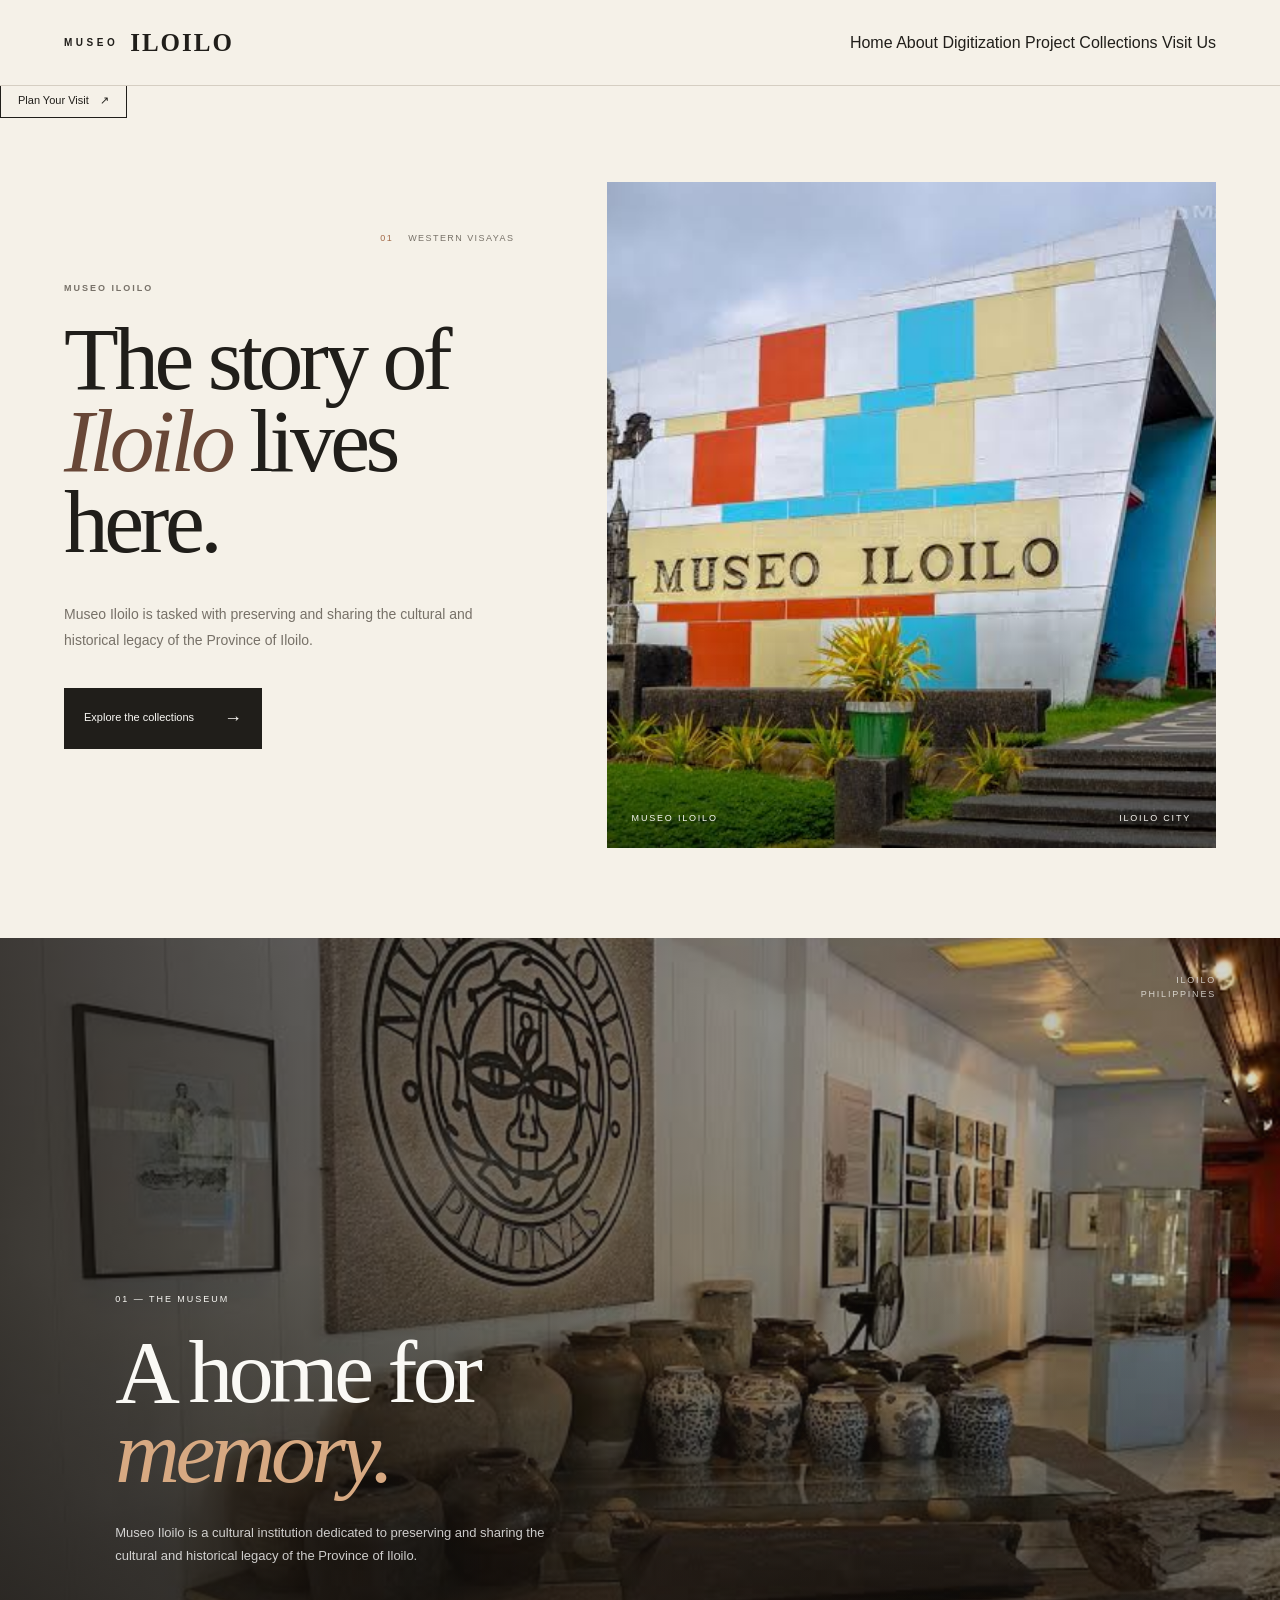
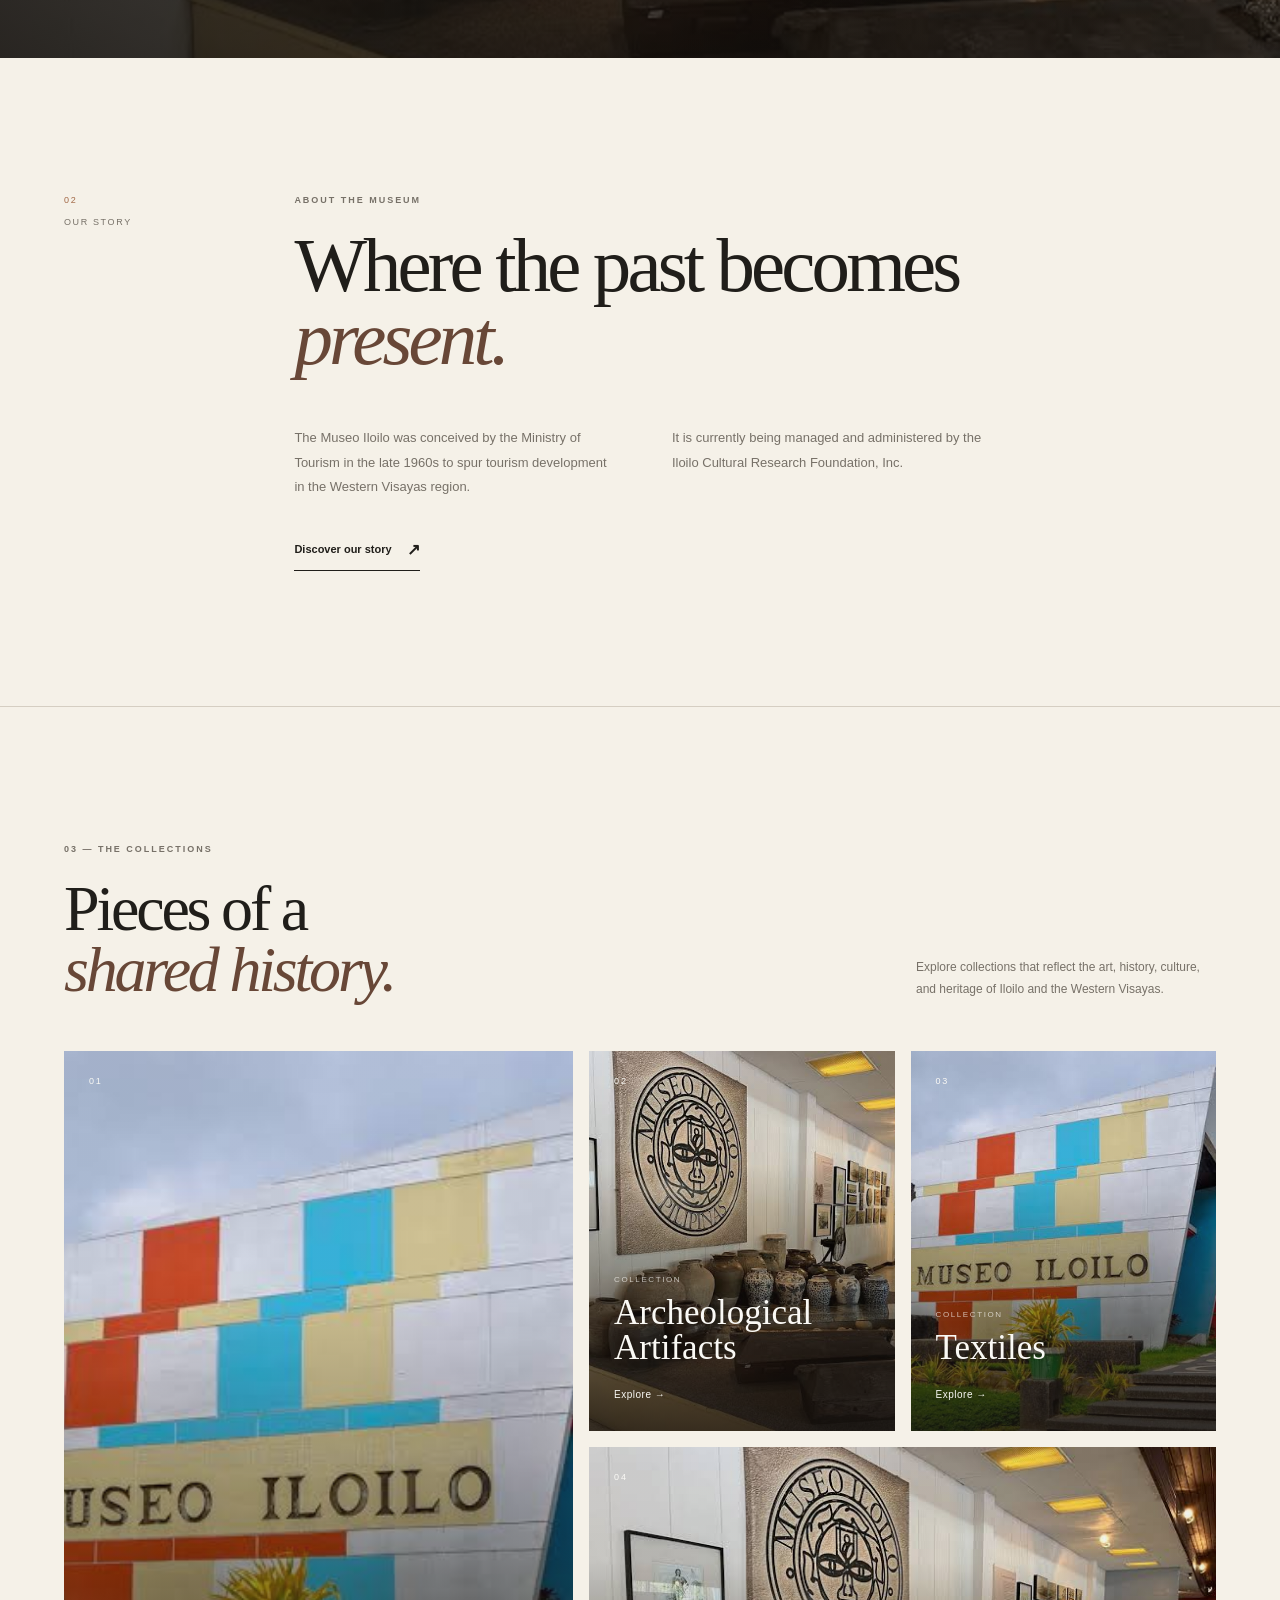
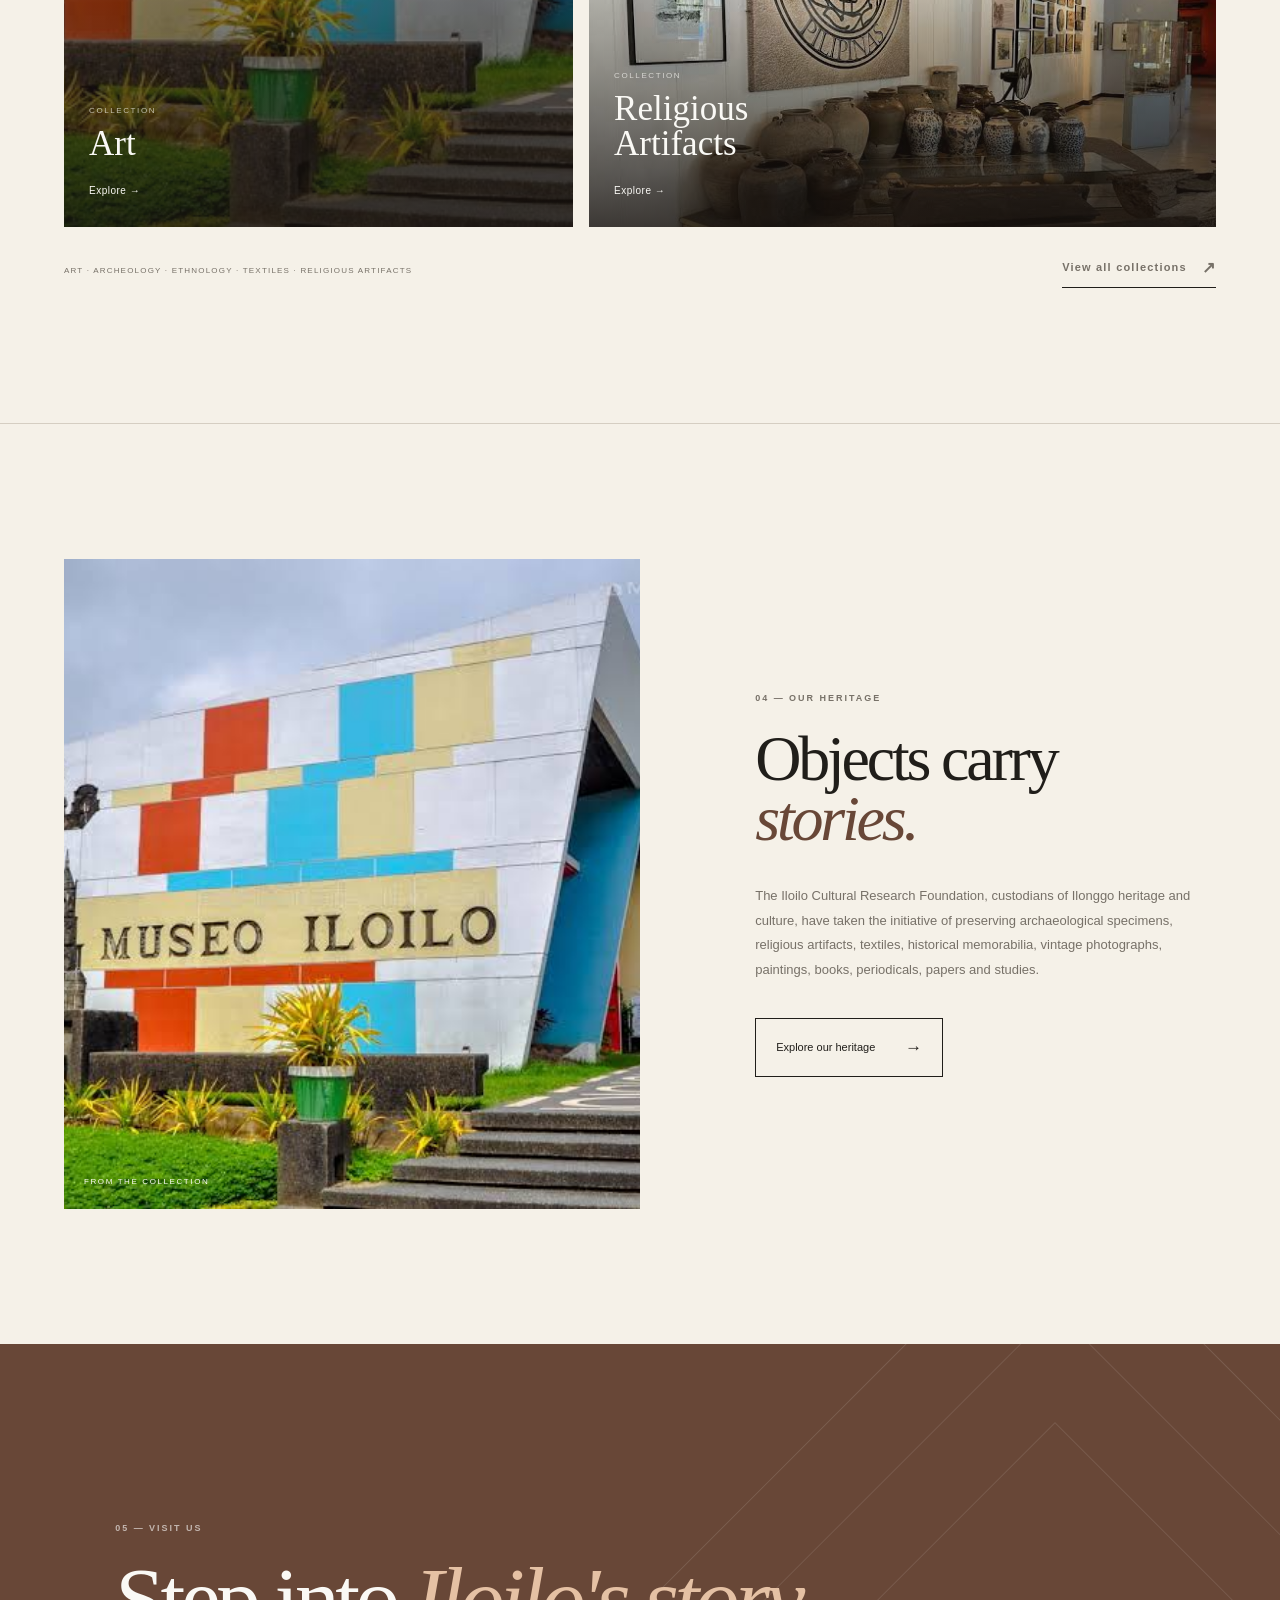
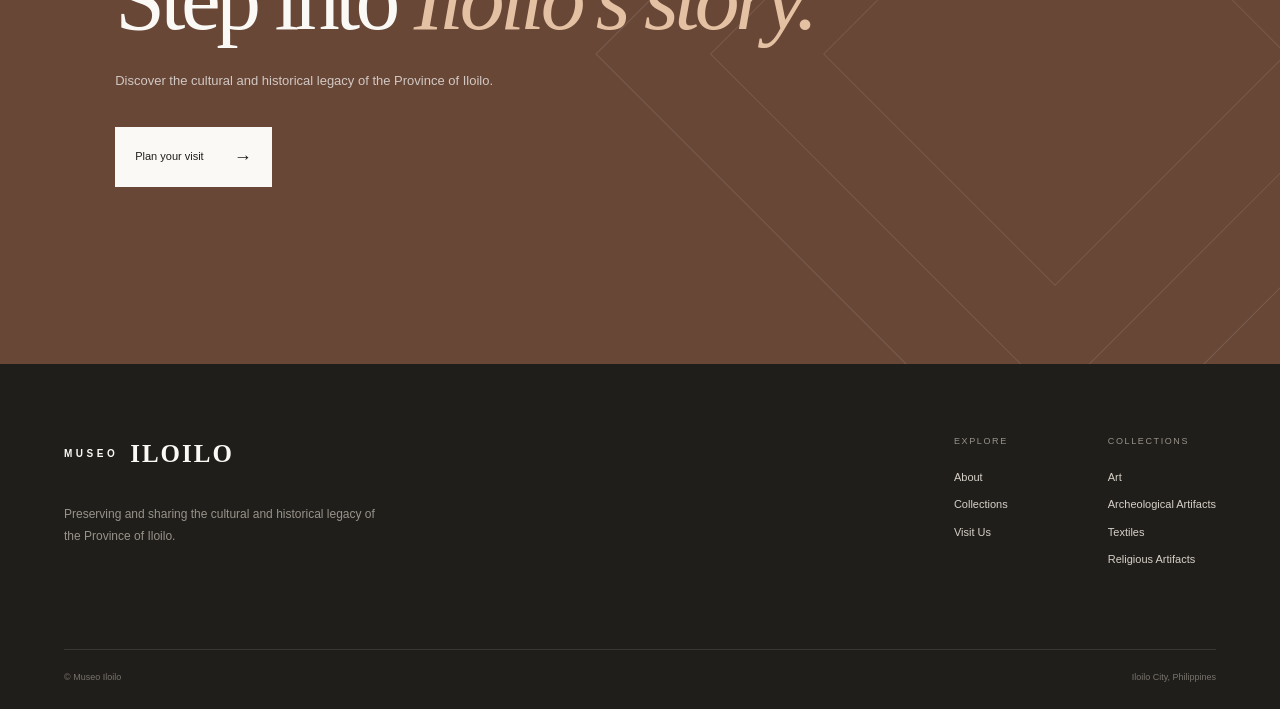
==== commit 82fbb6b8: "about edit" ====
--- a/index.html
+++ b/index.html
@@ -18,12 +18,14 @@
         <strong>ILOILO</strong>
     </a>
 
-    <nav class="nav-links">
-        <a href="index.html" class="active">Home</a>
-        <a href="about.html">About</a>
+     <nav class="main-nav">
+        <a href="index.html">Home</a>
+        <a href="about.html" class="active">About</a>
+        <a href="digitization.html">Digitization Project</a>
         <a href="collections.html">Collections</a>
         <a href="visit.html">Visit Us</a>
     </nav>
+</header>
 
     <a href="visit.html" class="nav-button">
         Plan Your Visit <span>↗</span>
--- a/style.css
+++ b/style.css
@@ -1100,6 +1100,158 @@
     letter-spacing: .2em;
 }
 
+.digi {
+    display: grid;
+    grid-template-columns: .38fr 1fr;
+    gap: 8%;
+    align-items: start;
+}
+
+.digi-figure {
+    position: sticky;
+    top: 40px;
+}
+
+.digi-figure img {
+    max-width: 340px;
+    height: auto;
+}
+
+.digi-figure figcaption {
+    max-width: 340px;
+    margin-top: 14px;
+    color: var(--muted);
+    font-size: 11px;
+    line-height: 1.7;
+}
+
+.digi-text {
+    max-width: 760px;
+}
+
+.digi-text > p {
+    color: var(--muted);
+    font-size: 14px;
+    line-height: 1.95;
+    margin-bottom: 28px;
+}
+
+.task-list {
+    list-style: none;
+    margin-top: 45px;
+    border-top: 1px solid var(--line);
+}
+
+.task-list li {
+    display: grid;
+    grid-template-columns: 60px 1fr;
+    gap: 10px;
+    padding: 22px 0;
+    border-bottom: 1px solid var(--line);
+}
+
+.task-list li span {
+    color: var(--accent);
+    font-size: 9px;
+    letter-spacing: .18em;
+    padding-top: 6px;
+}
+
+.task-list li p {
+    font-size: 14px;
+    line-height: 1.8;
+}
+
+.info {
+    padding-top: 40px;
+}
+.info-section{
+    max-width: var(--max-width);
+    margin: 0 auto;
+    padding: 0 5%;
+}
+.info-row {
+    display: grid;
+    grid-template-columns: .25fr 1fr;
+    padding: 55px 0;
+    border-top: 1px solid var(--line);
+}
+
+.info-row:last-child {
+    border-bottom: 1px solid var(--line);
+}
+
+.info-body h2 {
+    font-family: "Playfair Display", serif;
+    font-size: clamp(34px, 4vw, 56px);
+    font-weight: 500;
+    line-height: 1;
+    letter-spacing: -.04em;
+    margin-bottom: 18px;
+}
+
+.info-body h2 em {
+    color: var(--brown);
+    font-style: italic;
+}
+
+.info-body > p {
+    color: var(--muted);
+    font-size: 14px;
+    line-height: 1.9;
+}
+
+.info-body > p.info-strong {
+    margin-top: 22px;
+    color: var(--dark);
+    font-size: 16px;
+    font-weight: 500;
+}
+
+.fee-list {
+    display: flex;
+    gap: 90px;
+}
+
+.fee-list > div,
+.contact-grid > div {
+    display: flex;
+    flex-direction: column;
+    gap: 8px;
+}
+
+.fee-list span,
+.contact-grid span {
+    color: var(--muted);
+    font-size: 9px;
+    letter-spacing: .2em;
+    margin-bottom: 4px;
+}
+
+.fee-list strong {
+    font-family: "Playfair Display", serif;
+    font-size: clamp(40px, 5vw, 64px);
+    font-weight: 500;
+    letter-spacing: -.04em;
+    line-height: 1;
+    color: var(--brown);
+}
+
+.contact-grid {
+    display: flex;
+    gap: 100px;
+    flex-wrap: wrap;
+}
+
+.contact-grid a {
+    font-size: 18px;
+    transition: .3s ease;
+}
+
+.contact-grid a:hover {
+    color: var(--brown);
+}
+
 @media (max-width: 900px) {
     .collection-hero {
         grid-template-columns: 1fr;
@@ -1177,3 +1329,6 @@
 }
 
 
+.collection-grid .collection-card:nth-child(4) img {
+    object-position: 50% 8%;
+}
